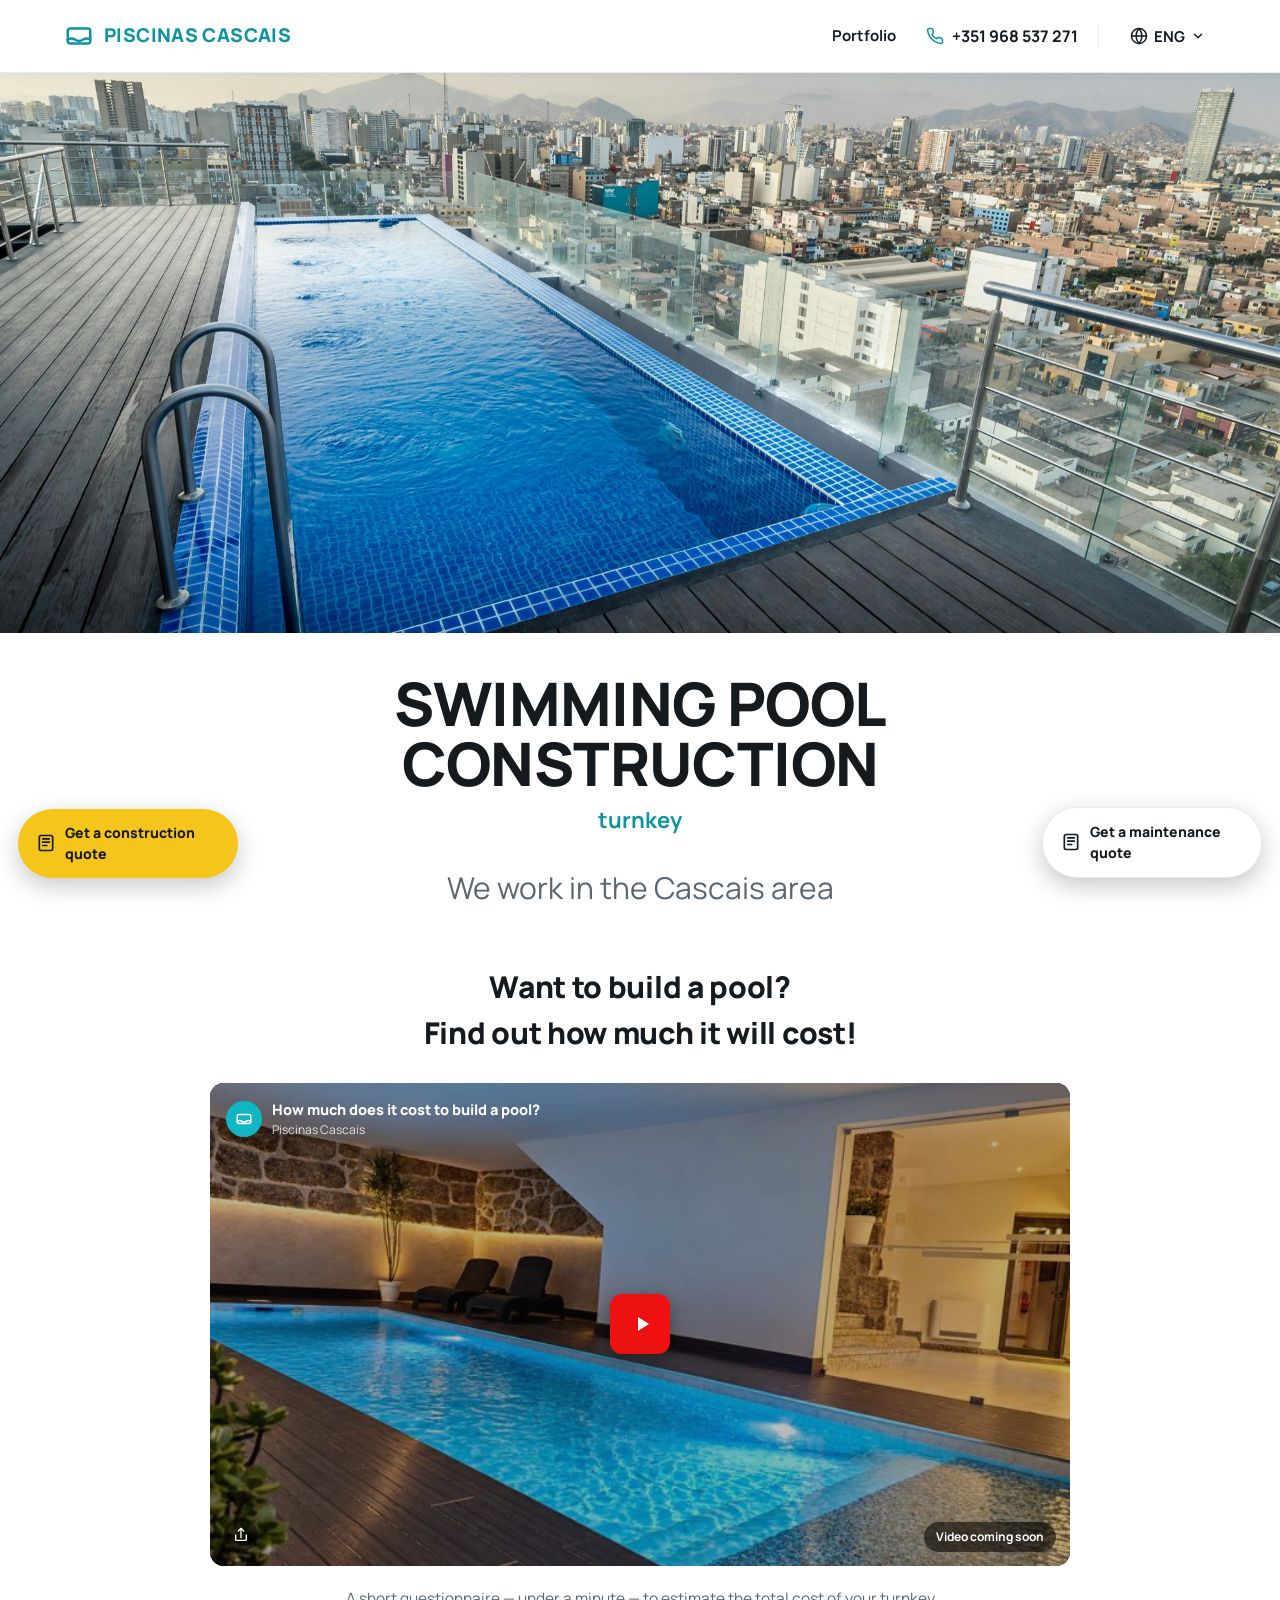
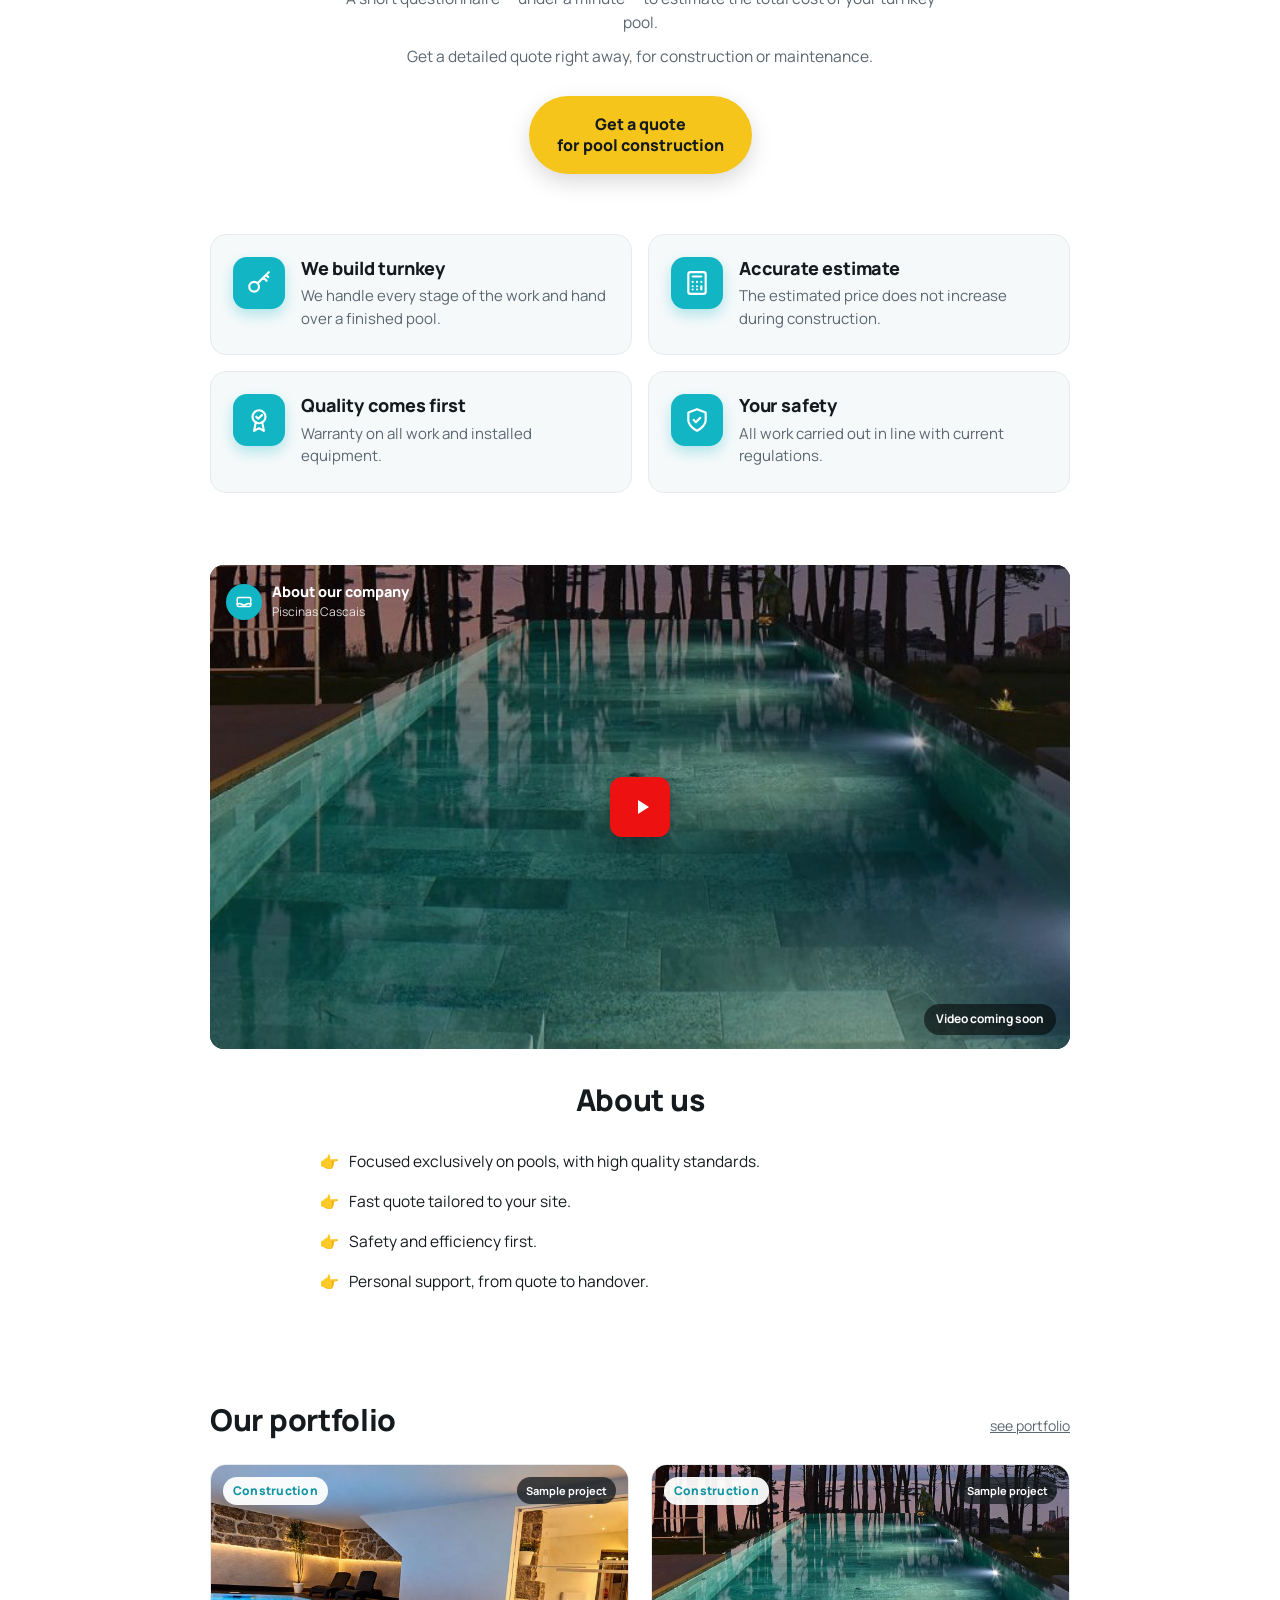
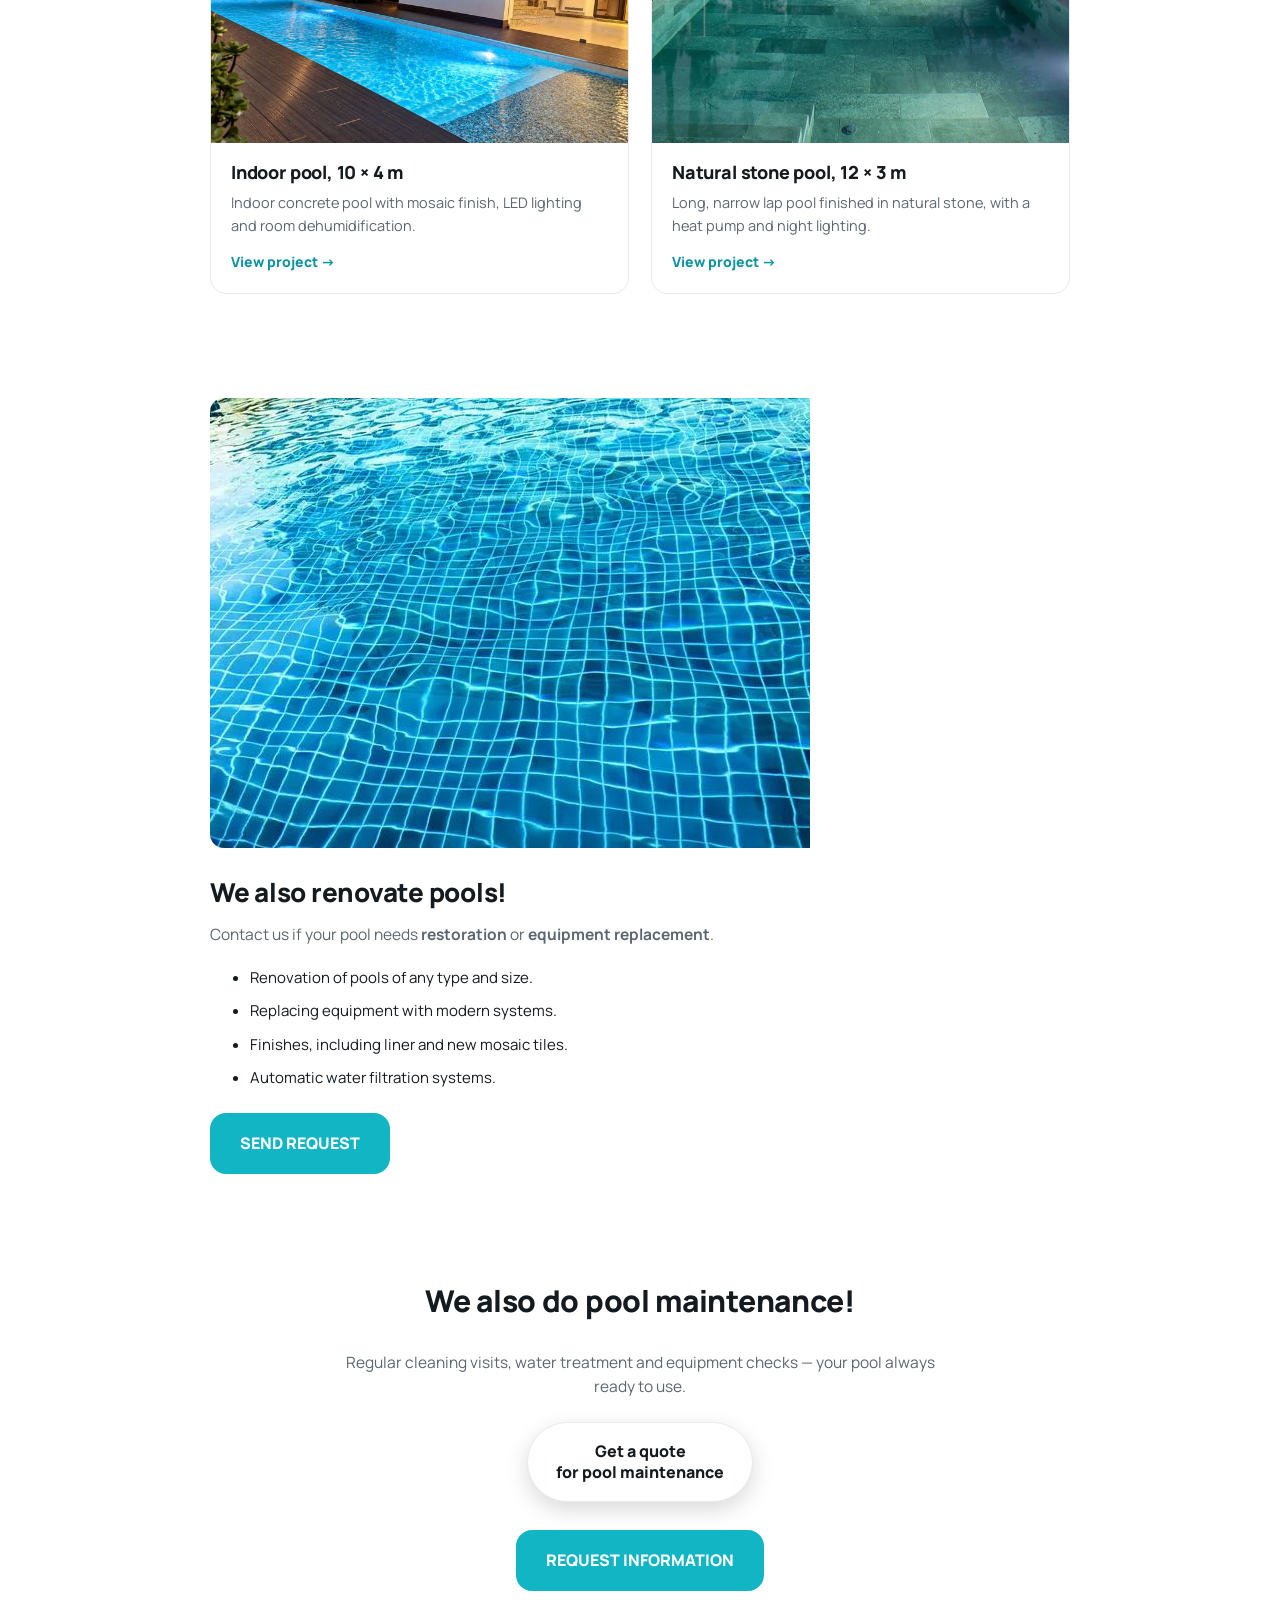
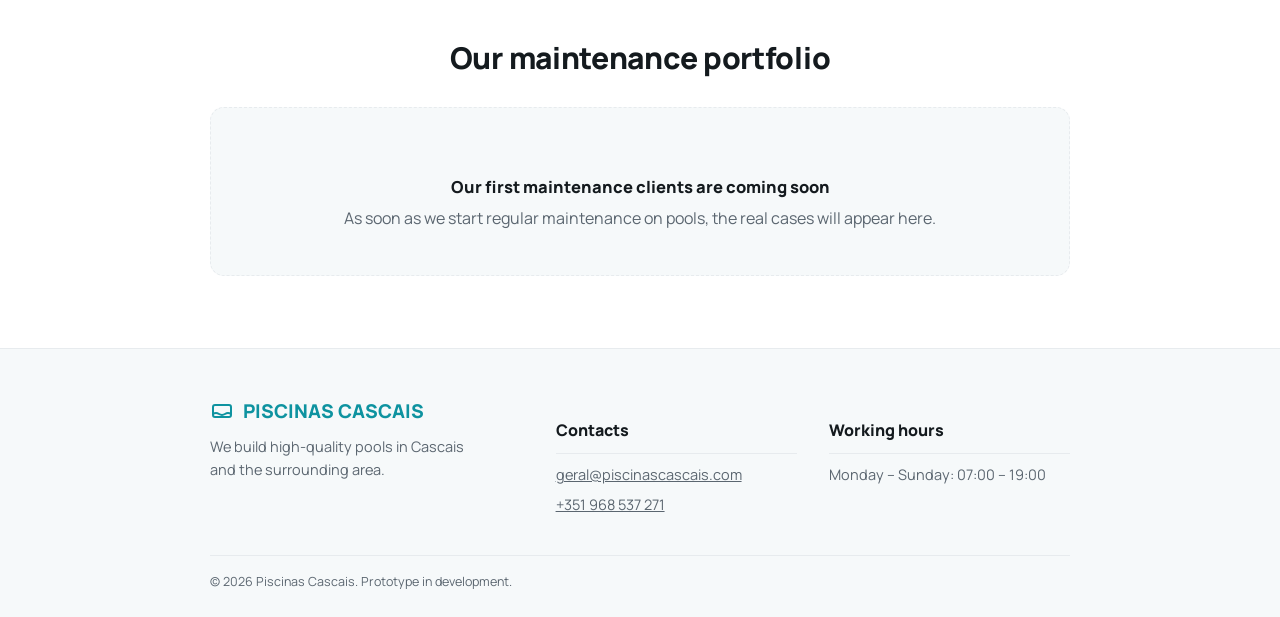
==== index.html @ 8e46a1cb "Brilho animado nos botões amarelos e remove botão "Veja todos os nossos trabalhos" Co-Authored-By: C" ====
<!DOCTYPE html>
<html lang="pt-PT">
<head>
<meta charset="UTF-8">
<meta name="viewport" content="width=device-width, initial-scale=1">
<title>Piscinas Cascais — Construção e Renovação de Piscinas</title>
<link rel="stylesheet" href="styles.css">
</head>
<body>

<header class="topbar">
  <div class="topbar-inner">
    <a class="brand" href="index.html">
      <svg viewBox="0 0 24 24" fill="none" stroke-width="2" stroke-linecap="round" stroke-linejoin="round"><rect x="3" y="6" width="18" height="12" rx="2"/><path d="M3 15c2-1.3 4-1.3 6 0s4 1.3 6 0 4-1.3 6 0"/></svg>
      PISCINAS CASCAIS
    </a>
    <div class="topbar-right">
      <a class="topbar-link" href="portfolio.html" data-i18n="nav.portfolio">Portfólio</a>
      <a class="topbar-phone" href="tel:+351968537271" aria-label="+351 968 537 271">
        <svg viewBox="0 0 24 24" fill="none" stroke-width="2" stroke-linecap="round" stroke-linejoin="round"><path d="M22 16.9v3a2 2 0 01-2.2 2 19.8 19.8 0 01-8.6-3.1 19.5 19.5 0 01-6-6A19.8 19.8 0 012.1 4.2 2 2 0 014.1 2h3a2 2 0 012 1.7c.1.9.4 1.8.7 2.7a2 2 0 01-.5 2.1L8 9.8a16 16 0 006 6l1.3-1.3a2 2 0 012.1-.4c.9.3 1.8.6 2.7.7a2 2 0 011.7 2z"/></svg>
        <span class="num">+351 968 537 271</span>
      </a>
      <span class="topbar-sep"></span>
      <div class="lang">
        <button class="lang-btn" type="button" aria-haspopup="menu" aria-expanded="false" aria-label="Idioma / Language / Язык">
          <svg viewBox="0 0 24 24" fill="none" stroke-width="2" stroke-linecap="round" stroke-linejoin="round"><circle cx="12" cy="12" r="10"/><path d="M2 12h20M12 2a15.3 15.3 0 014 10 15.3 15.3 0 01-4 10 15.3 15.3 0 01-4-10 15.3 15.3 0 014-10z"/></svg>
          <span data-lang-current>PT</span>
          <svg class="chev" viewBox="0 0 24 24" fill="none" stroke-width="2.5" stroke-linecap="round" stroke-linejoin="round"><path d="M6 9l6 6 6-6"/></svg>
        </button>
        <ul class="lang-menu" role="menu" hidden>
          <li><button type="button" role="menuitemradio" aria-checked="true" data-lang-option="pt"><span class="code">PT</span>Português<span class="check">✓</span></button></li>
          <li><button type="button" role="menuitemradio" aria-checked="false" data-lang-option="en"><span class="code">ENG</span>English<span class="check">✓</span></button></li>
          <li><button type="button" role="menuitemradio" aria-checked="false" data-lang-option="ru"><span class="code">RUS</span>Русский<span class="check">✓</span></button></li>
        </ul>
      </div>
    </div>
  </div>
</header>

<a class="float-cta float-left" href="orcamento-construcao.html">
  <span class="ico"><svg viewBox="0 0 24 24" fill="none" stroke="currentColor" stroke-width="2" stroke-linecap="round" stroke-linejoin="round"><rect x="4" y="3" width="16" height="18" rx="2"/><path d="M8 7h8M8 11h8M8 15h5"/></svg></span>
  <span data-i18n="cta.float.build">Obtenha um orçamento de construção</span>
</a>
<a class="float-cta float-right" href="orcamento-manutencao.html">
  <span class="ico"><svg viewBox="0 0 24 24" fill="none" stroke="currentColor" stroke-width="2" stroke-linecap="round" stroke-linejoin="round"><rect x="4" y="3" width="16" height="18" rx="2"/><path d="M8 7h8M8 11h8M8 15h5"/></svg></span>
  <span data-i18n="cta.float.maint">Obtenha um orçamento de manutenção</span>
</a>

<div class="hero">
  <img src="images/hero.jpg" alt="Piscina infinita com vista para o mar">
</div>

<div class="hero-text">
  <h1 class="hero-title" data-i18n="hero.title">Construção<br>de piscinas</h1>
  <p class="hero-sub" data-i18n="hero.sub">chave na mão</p>
</div>

<div class="wrap">
  <div class="loc-heading" data-i18n="loc">Trabalhamos na zona de Cascais</div>

  <section>
    <h2 class="section-title" data-i18n="s1.title">Quer construir uma piscina?<br>Saiba quanto vai custar!</h2>

    <div class="video-card">
      <img src="images/publica.jpg" alt="">
      <div class="vc-channel">
        <div class="avatar"><svg viewBox="0 0 24 24" fill="none" stroke-width="2" stroke-linecap="round" stroke-linejoin="round"><rect x="3" y="6" width="18" height="12" rx="2"/><path d="M3 15c2-1.3 4-1.3 6 0s4 1.3 6 0 4-1.3 6 0"/></svg></div>
        <div class="names"><b data-i18n="video1.title">Quanto custa construir uma piscina?</b><span>Piscinas Cascais</span></div>
      </div>
      <div class="vc-play"><svg viewBox="0 0 24 24"><path d="M8 5v14l11-7z"/></svg></div>
      <div class="vc-share"><svg viewBox="0 0 24 24" fill="none" stroke-width="2" stroke-linecap="round" stroke-linejoin="round"><path d="M4 12v7a1 1 0 001 1h14a1 1 0 001-1v-7M16 6l-4-4-4 4M12 2v14"/></svg></div>
      <div class="vc-badge" data-i18n="video.soon">Vídeo em breve</div>
    </div>

    <p class="body-text" data-i18n="s1.p1">Um pequeno questionário — menos de um minuto — para estimar o valor total da sua piscina "chave-na-mão".</p>
    <p class="body-text" style="margin-top:10px" data-i18n="s1.p2">Receba já um orçamento detalhado, para construção ou manutenção.</p>

    <div class="inline-cta-row">
      <a class="inline-cta" href="orcamento-construcao.html" data-i18n="cta.build">Obtenha um orçamento<br>para construção de piscina</a>
    </div>
  </section>

  <div class="values">
    <div class="value-card">
      <div class="value-icon"><svg viewBox="0 0 24 24" fill="none" stroke-width="2" stroke-linecap="round" stroke-linejoin="round"><circle cx="7.5" cy="15.5" r="4.5"/><path d="M10.7 12.3L21 2M16 7l3 3M18.5 4.5l2 2"/></svg></div>
      <div>
        <h3 data-i18n="val1.h">Construímos chave na mão</h3>
        <p data-i18n="val1.p">Assumimos todas as etapas do trabalho, entregamos a piscina pronta.</p>
      </div>
    </div>
    <div class="value-card">
      <div class="value-icon"><svg viewBox="0 0 24 24" fill="none" stroke-width="2" stroke-linecap="round" stroke-linejoin="round"><rect x="4" y="2" width="16" height="20" rx="2"/><path d="M8 6h8M8 11h.01M12 11h.01M16 11h.01M8 15h.01M12 15h.01M16 15v3M8 18h.01M12 18h.01"/></svg></div>
      <div>
        <h3 data-i18n="val2.h">Estimativa precisa</h3>
        <p data-i18n="val2.p">O valor estimado não aumenta durante a construção.</p>
      </div>
    </div>
    <div class="value-card">
      <div class="value-icon"><svg viewBox="0 0 24 24" fill="none" stroke-width="2" stroke-linecap="round" stroke-linejoin="round"><circle cx="12" cy="9" r="6"/><path d="M9 14.2L7.5 22 12 19.5 16.5 22 15 14.2"/><path d="M9.5 9l1.8 1.8L14.8 7.3"/></svg></div>
      <div>
        <h3 data-i18n="val3.h">Qualidade em primeiro lugar</h3>
        <p data-i18n="val3.p">Garantia de todos os trabalhos e equipamentos instalados.</p>
      </div>
    </div>
    <div class="value-card">
      <div class="value-icon"><svg viewBox="0 0 24 24" fill="none" stroke-width="2" stroke-linecap="round" stroke-linejoin="round"><path d="M12 22s8-4 8-10V5l-8-3-8 3v7c0 6 8 10 8 10z"/><path d="M9 12l2 2 4-4"/></svg></div>
      <div>
        <h3 data-i18n="val4.h">A sua segurança</h3>
        <p data-i18n="val4.p">Todo o trabalho realizado de acordo com as normas em vigor.</p>
      </div>
    </div>
  </div>

  <section>
    <div class="video-card" style="margin-bottom:28px">
      <img src="images/ceramica.jpg" alt="">
      <div class="vc-channel">
        <div class="avatar"><svg viewBox="0 0 24 24" fill="none" stroke-width="2" stroke-linecap="round" stroke-linejoin="round"><rect x="3" y="6" width="18" height="12" rx="2"/><path d="M3 15c2-1.3 4-1.3 6 0s4 1.3 6 0 4-1.3 6 0"/></svg></div>
        <div class="names"><b data-i18n="video2.title">Sobre a nossa empresa</b><span>Piscinas Cascais</span></div>
      </div>
      <div class="vc-play"><svg viewBox="0 0 24 24"><path d="M8 5v14l11-7z"/></svg></div>
      <div class="vc-badge" data-i18n="video.soon">Vídeo em breve</div>
    </div>

    <h2 class="section-title" data-i18n="about.title">Sobre a empresa</h2>
    <div class="about-list">
      <div class="about-item"><span class="hand">👉</span><span data-i18n="about.1">Focados exclusivamente em piscinas, com alto padrão de qualidade.</span></div>
      <div class="about-item"><span class="hand">👉</span><span data-i18n="about.2">Orçamento rápido e adequado ao seu terreno.</span></div>
      <div class="about-item"><span class="hand">👉</span><span data-i18n="about.3">Segurança e eficiência em primeiro lugar.</span></div>
      <div class="about-item"><span class="hand">👉</span><span data-i18n="about.4">Acompanhamento pessoal, do orçamento à entrega.</span></div>
    </div>
  </section>

  <section>
    <div class="portfolio-head">
      <h2 class="section-title" data-i18n="port.title">O nosso portfólio</h2>
      <a href="portfolio.html" data-i18n="port.link">ver portfólio</a>
    </div>
    <div class="pgrid" id="home-projects"></div>
  </section>

  <section>
    <div class="reno-photo"><img src="images/renovacao.jpg" alt="Renovação de piscina"></div>
    <h2 class="reno-title" data-i18n="reno.title">Também renovamos piscinas!</h2>
    <p class="reno-text" data-i18n="reno.text">Contacte-nos se a sua piscina precisar de <b>restauro</b> ou <b>substituição de equipamento</b>.</p>
    <ul class="reno-list">
      <li data-i18n="reno.1">Renovação de piscinas de qualquer tipo e dimensão.</li>
      <li data-i18n="reno.2">Substituição de equipamentos por sistemas modernos.</li>
      <li data-i18n="reno.3">Revestimentos, incluindo tela e novos mosaicos.</li>
      <li data-i18n="reno.4">Sistemas automáticos de filtragem da água.</li>
    </ul>
    <div class="cta-row" style="justify-content:flex-start; margin-top:24px">
      <a class="btn btn-teal" href="orcamento-construcao.html" data-i18n="reno.btn">ENVIAR PEDIDO</a>
    </div>
  </section>

  <section>
    <h2 class="section-title" data-i18n="maint.title">Também fazemos manutenção de piscinas!</h2>
    <p class="body-text" data-i18n="maint.text">Visitas regulares de limpeza, tratamento da água e verificação de equipamentos — a sua piscina sempre pronta a usar.</p>
    <div class="inline-cta-row" style="margin-top:24px">
      <a class="inline-cta inline-cta-soon" href="orcamento-manutencao.html" data-i18n="maint.cta">Obtenha um orçamento<br>para manutenção de piscina</a>
    </div>
    <div class="cta-row">
      <a class="btn btn-teal" href="orcamento-manutencao.html" data-i18n="maint.btn">PEDIR INFORMAÇÕES</a>
    </div>

    <h2 class="section-title" style="margin-top:44px" data-i18n="maint.port.title">O nosso portfólio de manutenção</h2>
    <div class="portfolio-soon">
      <h4 data-i18n="maint.port.h">Os primeiros clientes de manutenção chegam em breve</h4>
      <p data-i18n="maint.port.p">Assim que começarmos a acompanhar piscinas em manutenção regular, os casos reais aparecem aqui.</p>
    </div>
  </section>
</div>

<footer id="contacto">
  <div class="wrap">
    <div class="footer-grid">
      <div>
        <div class="footer-logo">
          <svg viewBox="0 0 24 24" fill="none" stroke-width="2" stroke-linecap="round" stroke-linejoin="round"><rect x="3" y="6" width="18" height="12" rx="2"/><path d="M3 15c2-1.3 4-1.3 6 0s4 1.3 6 0 4-1.3 6 0"/></svg>
          PISCINAS CASCAIS
        </div>
        <p class="tagline" data-i18n="footer.tagline">Construímos piscinas de alta qualidade em Cascais e arredores.</p>
      </div>
      <div>
        <h4 data-i18n="footer.contacts">Contactos</h4>
        <p class="fline"><a href="mailto:geral@piscinascascais.com">geral@piscinascascais.com</a></p>
        <p class="fline"><a href="tel:+351968537271">+351 968 537 271</a></p>
      </div>
      <div>
        <h4 data-i18n="footer.hours.title">Jornada de trabalho</h4>
        <p class="fline" data-i18n="footer.hours">Segunda-feira – Domingo: 07:00 – 19:00</p>
      </div>
    </div>
    <div class="footer-bottom" data-i18n="footer.bottom">© 2026 Piscinas Cascais. Protótipo em desenvolvimento.</div>
  </div>
</footer>

<script src="i18n.js"></script>
<script src="projetos.js"></script>
<script>
  // Mostra os 2 primeiros projetos de construção na página principal.
  function renderHomeProjects(lang) {
    const box = document.getElementById('home-projects');
    box.innerHTML = PROJECTS.filter(p => p.category !== 'manutencao').slice(0, 2)
      .map(p => projectCardHtml(p, lang)).join('');
  }
  document.addEventListener('langchange', e => renderHomeProjects(e.detail.lang));
</script>
</body></html>
---- styles.css ----
/* Estilos partilhados por todas as páginas do site */
@import url('https://fonts.googleapis.com/css2?family=Manrope:wght@400;500;600;700;800&display=swap');

:root{
  --ink:#141A1E; --ink-soft:#5B6670;
  --teal:#12B5C4; --teal-dark:#0E93A0;
  --yellow:#F6C51B; --yellow-dark:#E5B70F;
  --line:#E7EBEE; --panel:#F6F9FA; --bg:#FFFFFF;
}
*{box-sizing:border-box}
body{margin:0; background:var(--bg); color:var(--ink); font-family:'Manrope',system-ui,sans-serif; line-height:1.55; font-size:16px}
h1,h2,h3{margin:0; color:var(--ink); font-weight:800; letter-spacing:-.01em}
p{margin:0}
img{max-width:100%; display:block}
.wrap{max-width:900px; margin-inline:auto; padding-inline:20px}
section{padding:52px 0}
@media (max-width:640px){ section{padding:38px 0} .wrap{padding-inline:18px} }


/* HERO — full-bleed image, headline overlaid */
.hero{width:100%; height:clamp(260px,52vw,560px); overflow:hidden}
.hero img{width:100%; height:100%; object-fit:cover; object-position:center 60%}

.hero-text{text-align:center; padding:40px 20px 0}
.hero-title{font-size:clamp(34px,6vw,60px); line-height:1; font-weight:800; text-transform:uppercase; letter-spacing:-.01em}
.hero-sub{margin-top:10px; font-size:clamp(18px,2.4vw,22px); font-weight:700; color:var(--teal-dark)}

.loc-heading{font-size:clamp(22px,3.4vw,30px); text-align:center; padding-top:28px; color:var(--ink-soft)}

.section-title{font-size:clamp(22px,3.4vw,30px); font-weight:800; text-align:center; margin-bottom:26px}

/* Video thumbnail mock */
.video-card{position:relative; border-radius:14px; overflow:hidden; aspect-ratio:16/9; background:#111}
.video-card img{position:absolute; inset:0; width:100%; height:100%; object-fit:cover; opacity:.72}
.video-card::before{content:""; position:absolute; inset:0; background:linear-gradient(180deg, rgba(0,0,0,.5) 0%, rgba(0,0,0,.05) 30%, rgba(0,0,0,.1) 70%, rgba(0,0,0,.55) 100%)}
.vc-channel{position:absolute; top:16px; left:16px; z-index:2; display:flex; align-items:center; gap:10px}
.vc-channel .avatar{width:36px; height:36px; border-radius:50%; background:var(--teal); display:flex; align-items:center; justify-content:center}
.vc-channel .avatar svg{width:18px; height:18px; stroke:#fff}
.vc-channel .names{color:#fff}
.vc-channel .names b{display:block; font-size:14.5px; font-weight:800}
.vc-channel .names span{display:block; font-size:12px; opacity:.85}
.vc-play{position:absolute; top:50%; left:50%; transform:translate(-50%,-50%); z-index:2; width:60px; height:60px; border-radius:12px; background:#E11; display:flex; align-items:center; justify-content:center; box-shadow:0 6px 18px rgba(0,0,0,.35)}
.vc-play svg{width:24px; height:24px; fill:#fff; margin-left:3px}
.vc-share{position:absolute; bottom:14px; left:14px; z-index:2; width:34px; height:34px; border-radius:50%; background:rgba(0,0,0,.5); display:flex; align-items:center; justify-content:center}
.vc-share svg{width:16px; height:16px; stroke:#fff}
.vc-badge{position:absolute; bottom:14px; right:14px; z-index:2; background:rgba(0,0,0,.55); color:#fff; font-size:12px; font-weight:700; padding:6px 12px; border-radius:999px}

.body-text{font-size:15.5px; color:var(--ink-soft); margin-top:20px; max-width:620px; margin-inline:auto; text-align:center}

/* CTA buttons like the reference: rounded rectangle, shine */
.cta-row{display:flex; gap:14px; justify-content:center; margin-top:28px; flex-wrap:wrap}
.btn{position:relative; overflow:hidden; display:inline-flex; align-items:center; justify-content:center; border-radius:16px; padding:18px 30px; font-weight:800; font-size:16px; text-decoration:none; border:none; cursor:pointer; font-family:'Manrope',sans-serif; text-align:center}
.btn-yellow{background:var(--yellow); color:var(--ink)}
.btn-yellow::after{content:""; position:absolute; top:0; bottom:0; width:40px; background:rgba(255,255,255,.35); transform:skewX(-20deg); right:-60px}
.btn-teal{background:var(--teal); color:#fff}
.btn-soon{opacity:.55; cursor:default}
.soon-tag{display:block; font-size:10px; font-weight:800; margin-top:2px; letter-spacing:.05em}

/* Pontos-chave do serviço — cartões com ícone */
.values{display:grid; grid-template-columns:repeat(2,1fr); gap:16px; padding:8px 0 20px}
@media (max-width:640px){ .values{grid-template-columns:1fr; gap:12px} }
.value-card{display:flex; gap:16px; align-items:flex-start; background:var(--panel); border:1px solid var(--line); border-radius:16px; padding:22px 22px 24px; transition:transform .2s, box-shadow .2s, border-color .2s}
.value-card:hover{transform:translateY(-3px); box-shadow:0 12px 28px rgba(14,147,160,.12); border-color:rgba(18,181,196,.35)}
.value-icon{flex:none; width:52px; height:52px; border-radius:14px; background:var(--teal); display:flex; align-items:center; justify-content:center; box-shadow:0 6px 14px rgba(18,181,196,.3)}
.value-icon svg{width:26px; height:26px; stroke:#fff}
.value-card h3{font-size:18px; font-weight:800; line-height:1.25}
.value-card p{margin-top:6px; font-size:15px; color:var(--ink-soft); line-height:1.5}

.about-photo{border-radius:14px; overflow:hidden; margin-bottom:28px}
.about-list{max-width:640px; margin-inline:auto; display:flex; flex-direction:column; gap:16px}
.about-item{display:flex; gap:10px; font-size:15.5px}
.about-item .hand{flex:none}

.portfolio-head{display:flex; align-items:baseline; justify-content:space-between; margin-bottom:20px}
.portfolio-head .section-title{margin-bottom:0; text-align:left}
.portfolio-head a{color:var(--ink-soft); font-size:14px; text-decoration:underline}
.portfolio-soon{border:1.5px dashed var(--line); border-radius:14px; padding:44px 20px; text-align:center; color:var(--ink-soft); background:var(--panel)}
.portfolio-soon h4{font-size:16.5px; color:var(--ink); margin-bottom:6px; font-weight:800}
.btn-grey{display:block; width:fit-content; margin:22px auto 0; background:var(--panel); border:1px solid var(--line); color:var(--ink-soft); border-radius:10px; padding:13px 22px; font-weight:700; font-size:14.5px; text-decoration:none}

/* Renovação — image full width above heading, like reference */
.reno-photo{border-radius:14px; overflow:hidden; margin-bottom:24px}
.reno-title{font-size:26px; font-weight:800}
.reno-text{margin-top:10px; font-size:15.5px; color:var(--ink-soft)}
.reno-list{margin-top:20px; display:flex; flex-direction:column; gap:10px}
.reno-list li{font-size:15px; color:var(--ink)}

footer{background:var(--panel); border-top:1px solid var(--line); padding:48px 0 26px; margin-top:20px}
.footer-grid{display:grid; grid-template-columns:1.3fr 1fr 1fr; gap:32px}
@media (max-width:640px){ .footer-grid{grid-template-columns:1fr; gap:26px} }
.footer-logo{display:flex; align-items:center; gap:9px; font-weight:800; font-size:19px; color:var(--teal-dark); margin-bottom:10px}
.footer-logo svg{width:24px; height:24px; stroke:var(--teal-dark)}
footer .tagline{color:var(--ink-soft); font-size:14.5px; max-width:280px}
footer h4{font-size:16px; font-weight:800; margin-bottom:10px; padding-bottom:10px; border-bottom:1px solid var(--line)}
footer .fline{font-size:14.5px; color:var(--ink-soft); margin-bottom:8px}
footer a{color:var(--ink-soft); text-decoration:underline}
.footer-bottom{margin-top:30px; padding-top:16px; border-top:1px solid var(--line); font-size:12.5px; color:var(--ink-soft)}

/* Floating side CTAs — fixed to the viewport, always visible while scrolling */
.float-cta{
  position:fixed; bottom:22px; z-index:80; display:flex; align-items:center; gap:9px;
  background:var(--yellow); color:var(--ink); text-decoration:none; font-weight:800; font-size:14px;
  padding:13px 18px; border-radius:999px; box-shadow:0 8px 24px rgba(0,0,0,.22); max-width:220px;
  animation:cta-pulse 1.8s ease-in-out infinite;
}
@keyframes cta-pulse{
  0%, 100%{ transform:scale(1); box-shadow:0 8px 24px rgba(0,0,0,.22), 0 0 0 0 rgba(246,197,27,.55); }
  50%{ transform:scale(1.06); box-shadow:0 8px 24px rgba(0,0,0,.22), 0 0 0 10px rgba(246,197,27,0); }
}
.float-right{ animation:cta-pulse-white 1.8s ease-in-out infinite; }
@keyframes cta-pulse-white{
  0%, 100%{ transform:scale(1); box-shadow:0 8px 24px rgba(0,0,0,.18), 0 0 0 0 rgba(18,181,196,.35); }
  50%{ transform:scale(1.06); box-shadow:0 8px 24px rgba(0,0,0,.18), 0 0 0 10px rgba(18,181,196,0); }
}
.float-cta .ico{width:20px; height:20px; flex:none; display:flex; align-items:center; justify-content:center}
.float-cta .ico svg{width:20px; height:20px}
.float-left{left:18px}
.float-right{right:18px; background:#fff; color:var(--ink); border:1.5px solid var(--line)}
.float-right .soon-dot{position:absolute; top:-8px; right:-6px; background:var(--ink); color:#fff; font-size:9px; font-weight:800; padding:3px 7px; border-radius:999px}
@media (max-width:760px){
  .float-cta{font-size:12.5px; padding:10px 13px; max-width:118px; bottom:14px; gap:6px; line-height:1.2}
  .float-cta .ico{width:17px; height:17px}
  .float-cta .ico svg{width:17px; height:17px}
  .float-left{left:10px} .float-right{right:10px}
  .float-right .soon-dot{font-size:8px; padding:2px 5px; top:-6px; right:-4px}
}

/* Inline pulsing CTAs — same pill language as the floating ones, but in normal page flow */
.inline-cta-row{display:flex; gap:16px; justify-content:center; margin-top:28px; flex-wrap:wrap}
.inline-cta{
  display:inline-flex; align-items:center; justify-content:center; text-align:center;
  background:var(--yellow); color:var(--ink); text-decoration:none; font-weight:800; font-size:16px;
  padding:18px 28px; border-radius:999px; box-shadow:0 8px 22px rgba(0,0,0,.15);
  animation:cta-pulse 1.8s ease-in-out infinite; line-height:1.3;
}
.inline-cta-soon{background:#fff; border:1.5px solid var(--line); color:var(--ink); animation:cta-pulse-white 1.8s ease-in-out infinite; position:relative}
@media (max-width:640px){ .inline-cta{font-size:14.5px; padding:15px 20px} }

/* Barra de topo */
.topbar{position:sticky; top:0; z-index:90; background:#fff; border-bottom:1px solid var(--line); box-shadow:0 2px 10px rgba(0,0,0,.04)}
.topbar-inner{max-width:1200px; margin-inline:auto; height:72px; padding-inline:24px; display:flex; align-items:center; justify-content:space-between; gap:16px}
.brand{display:flex; align-items:center; gap:10px; text-decoration:none; color:var(--teal-dark); font-weight:800; font-size:19px; letter-spacing:.02em; white-space:nowrap}
.brand svg{width:30px; height:30px; stroke:var(--teal-dark); flex:none}
.topbar-right{display:flex; align-items:center; gap:20px}
.topbar-phone{display:flex; align-items:center; gap:8px; color:var(--ink); font-weight:700; font-size:16px; text-decoration:none; white-space:nowrap}
.topbar-phone svg{width:18px; height:18px; stroke:var(--teal-dark); flex:none}
.topbar-sep{width:1px; height:24px; background:var(--line)}
.lang{position:relative}
.lang-btn{display:flex; align-items:center; gap:6px; background:none; border:1px solid transparent; border-radius:8px; padding:8px 10px; font:700 15px 'Manrope',sans-serif; color:var(--ink); cursor:pointer}
.lang-btn:hover, .lang-btn[aria-expanded="true"]{border-color:var(--line); background:var(--panel)}
.lang-btn svg{width:18px; height:18px; stroke:currentColor; flex:none}
.lang-btn .chev{width:14px; height:14px; transition:transform .15s}
.lang-btn[aria-expanded="true"] .chev{transform:rotate(180deg)}
.lang-menu{position:absolute; right:0; top:calc(100% + 8px); min-width:190px; background:#fff; border:1px solid var(--line); border-radius:12px; box-shadow:0 12px 32px rgba(0,0,0,.12); padding:6px; list-style:none; margin:0}
.lang-menu li{margin:0}
.lang-menu button{width:100%; display:flex; align-items:center; gap:10px; background:none; border:0; border-radius:8px; padding:10px 12px; font:600 15px 'Manrope',sans-serif; color:var(--ink); cursor:pointer; text-align:left}
.lang-menu button:hover{background:var(--panel)}
.lang-menu .code{display:inline-block; min-width:38px; font-weight:800; color:var(--teal-dark)}
.lang-menu .check{margin-left:auto; visibility:hidden; color:var(--teal-dark); font-weight:800}
.lang-menu button[aria-checked="true"]{background:var(--panel)}
.lang-menu button[aria-checked="true"] .check{visibility:visible}
@media (max-width:640px){
  .topbar-inner{height:60px; padding-inline:14px; gap:10px}
  .brand{font-size:15px; gap:7px}
  .brand svg{width:24px; height:24px}
  .topbar-right{gap:6px}
  .topbar-phone .num, .topbar-sep{display:none}
  .topbar-phone{padding:8px}
  .topbar-phone svg{width:22px; height:22px}
}

/* Ligação "Portfólio" na barra de topo */
.topbar-link{color:var(--ink); font-weight:700; font-size:15px; text-decoration:none; padding:8px 10px; border-radius:8px; white-space:nowrap}
.topbar-link:hover, .topbar-link[aria-current="page"]{color:var(--teal-dark); background:var(--panel)}
@media (max-width:640px){ .topbar-link{font-size:13.5px; padding:8px 6px} }
@media (max-width:380px){ .topbar-link{display:none} }

/* Cartões de projeto */
.pgrid{display:grid; grid-template-columns:repeat(2,1fr); gap:22px}
@media (max-width:640px){ .pgrid{grid-template-columns:1fr; gap:18px} }
.pgrid-3{grid-template-columns:repeat(3,1fr)}
@media (max-width:860px){ .pgrid-3{grid-template-columns:repeat(2,1fr)} }
@media (max-width:640px){ .pgrid-3{grid-template-columns:1fr} }
.pcard{display:flex; flex-direction:column; background:#fff; border:1px solid var(--line); border-radius:16px; overflow:hidden; text-decoration:none; color:var(--ink); transition:transform .2s, box-shadow .2s, border-color .2s}
.pcard:hover{transform:translateY(-4px); box-shadow:0 16px 36px rgba(20,26,30,.12); border-color:rgba(18,181,196,.35)}
.pcard-img{position:relative; aspect-ratio:3/2; overflow:hidden; background:var(--panel)}
.pcard-img img{width:100%; height:100%; object-fit:cover; transition:transform .5s}
.pcard:hover .pcard-img img{transform:scale(1.05)}
.pcard-cat{position:absolute; left:12px; top:12px; background:rgba(255,255,255,.94); color:var(--teal-dark); font-size:12px; font-weight:800; padding:5px 10px; border-radius:999px; letter-spacing:.02em}
.pcard-example{position:absolute; right:12px; top:12px; background:rgba(20,26,30,.75); color:#fff; font-size:11px; font-weight:700; padding:5px 9px; border-radius:999px}
.pcard-body{padding:18px 20px 20px; display:flex; flex-direction:column; flex:1}
.pcard-body h3{font-size:18px; font-weight:800; line-height:1.3}
.pcard-body p{margin-top:8px; font-size:14.5px; color:var(--ink-soft); display:-webkit-box; -webkit-line-clamp:2; -webkit-box-orient:vertical; overflow:hidden}
.pcard-more{margin-top:auto; padding-top:14px; font-size:14px; font-weight:800; color:var(--teal-dark)}

/* Página do portfólio */
.page-head{text-align:center; padding:48px 0 8px}
.page-head h1{font-size:clamp(30px,5vw,44px); font-weight:800}
.page-head p{margin:12px auto 0; max-width:620px; color:var(--ink-soft); font-size:16px}
.filters{display:flex; flex-wrap:wrap; gap:8px; justify-content:center; margin:28px 0 12px}
.filter-btn{font:700 14.5px 'Manrope',sans-serif; color:var(--ink); background:#fff; border:1.5px solid var(--line); border-radius:999px; padding:9px 18px; cursor:pointer; transition:all .15s}
.filter-btn:hover{border-color:var(--teal)}
.filter-btn[aria-pressed="true"]{background:var(--teal); border-color:var(--teal); color:#fff}
.example-note{margin:0 auto 26px; max-width:620px; text-align:center; font-size:13.5px; color:var(--ink-soft); background:var(--panel); border:1px dashed var(--line); border-radius:10px; padding:10px 14px}
.empty-note{text-align:center; color:var(--ink-soft); padding:40px 0}

/* Página de projeto */
.pj-back{display:inline-block; margin-top:26px; color:var(--ink-soft); font-weight:700; font-size:14.5px; text-decoration:none}
.pj-back:hover{color:var(--teal-dark)}
.pj-head{margin-top:16px}
.pj-head .pcard-cat{position:static; display:inline-block; background:var(--panel); border:1px solid var(--line)}
.pj-head .pcard-example{position:static; display:inline-block; margin-left:6px}
.pj-head h1{margin-top:12px; font-size:clamp(28px,4.6vw,42px); font-weight:800; line-height:1.15}
.pj-cover{display:block; width:100%; margin-top:22px; border:0; padding:0; border-radius:16px; overflow:hidden; cursor:zoom-in; background:var(--panel); aspect-ratio:16/9}
.pj-cover img{width:100%; height:100%; object-fit:cover; transition:transform .5s}
.pj-cover:hover img{transform:scale(1.03)}
.pj-main{display:grid; grid-template-columns:1.5fr 1fr; gap:32px; margin-top:32px; align-items:start}
@media (max-width:760px){ .pj-main{grid-template-columns:1fr; gap:24px} }
.pj-desc{font-size:16.5px; line-height:1.7; color:var(--ink)}
.pj-specs{background:var(--panel); border:1px solid var(--line); border-radius:16px; padding:22px}
.pj-specs h2{font-size:18px; font-weight:800; margin-bottom:12px}
.pj-specs dl{margin:0}
.pj-specs .row{display:flex; justify-content:space-between; gap:12px; padding:10px 0; border-top:1px solid var(--line); font-size:14.5px}
.pj-specs dt{color:var(--ink-soft)}
.pj-specs dd{margin:0; font-weight:700; text-align:right}
.pj-gallery-head{margin-top:44px; display:flex; align-items:baseline; justify-content:space-between; gap:12px; flex-wrap:wrap}
.pj-gallery-head h2{font-size:24px; font-weight:800}
.pj-gallery-head p{font-size:14px; color:var(--ink-soft)}
.pj-gallery{display:grid; grid-template-columns:repeat(3,1fr); gap:12px; margin-top:16px}
@media (max-width:640px){ .pj-gallery{grid-template-columns:repeat(2,1fr); gap:8px} }
.pj-thumb{display:block; border:0; padding:0; border-radius:12px; overflow:hidden; aspect-ratio:4/3; cursor:zoom-in; background:var(--panel)}
.pj-thumb img{width:100%; height:100%; object-fit:cover; transition:transform .4s, opacity .2s}
.pj-thumb:hover img{transform:scale(1.06); opacity:.92}
.pj-cta{margin-top:48px; background:var(--ink); color:#fff; border-radius:18px; padding:32px 28px; display:flex; align-items:center; justify-content:space-between; gap:20px; flex-wrap:wrap}
.pj-cta h2{color:#fff; font-size:24px}
.pj-cta p{margin-top:6px; color:rgba(255,255,255,.75)}
.pj-related{margin-top:56px}
.pj-related h2{font-size:24px; font-weight:800; margin-bottom:18px}

/* Galeria ampliada (lightbox) */
.lb{position:fixed; inset:0; z-index:200; background:rgba(8,12,14,.94); display:flex; align-items:center; justify-content:center; opacity:0; transition:opacity .2s}
.lb.open{opacity:1}
.lb[hidden], .lb-btn[hidden]{display:none}
.lb-img{max-width:min(92vw,1400px); max-height:84vh; object-fit:contain; border-radius:6px; box-shadow:0 20px 60px rgba(0,0,0,.5); user-select:none; -webkit-user-drag:none}
.lb-btn{position:absolute; display:flex; align-items:center; justify-content:center; width:52px; height:52px; border-radius:50%; border:0; background:rgba(255,255,255,.12); color:#fff; cursor:pointer; transition:background .15s}
.lb-btn:hover{background:rgba(255,255,255,.25)}
.lb-btn svg{width:26px; height:26px; stroke:#fff}
.lb-close{top:18px; right:18px}
.lb-prev{left:18px; top:50%; transform:translateY(-50%)}
.lb-next{right:18px; top:50%; transform:translateY(-50%)}
.lb-count{position:absolute; bottom:22px; left:50%; transform:translateX(-50%); color:rgba(255,255,255,.85); font-weight:700; font-size:14px; letter-spacing:.05em}
@media (max-width:640px){
  .lb-btn{width:44px; height:44px}
  .lb-prev{left:8px} .lb-next{right:8px}
  .lb-img{max-width:100vw; border-radius:0}
}

/* Brilho nos botões amarelos: uma faixa de luz atravessa o botão de 3 em 3 segundos */
.inline-cta:not(.inline-cta-soon), .float-left{position:relative; overflow:hidden}
.float-left{position:fixed}
.inline-cta:not(.inline-cta-soon)::after, .float-left::after{
  content:""; position:absolute; top:-30px; bottom:-30px; left:-60%; width:45px;
  background:linear-gradient(90deg, rgba(255,255,255,.1), rgba(255,255,255,.65));
  transform:skewX(-22deg); pointer-events:none;
  animation:shine 3s ease infinite;
}
@keyframes shine{
  0%{left:-60%}
  60%{left:110%}
  100%{left:130%}
}
@media (prefers-reduced-motion: reduce){
  .inline-cta::after, .float-left::after{animation:none; display:none}
}
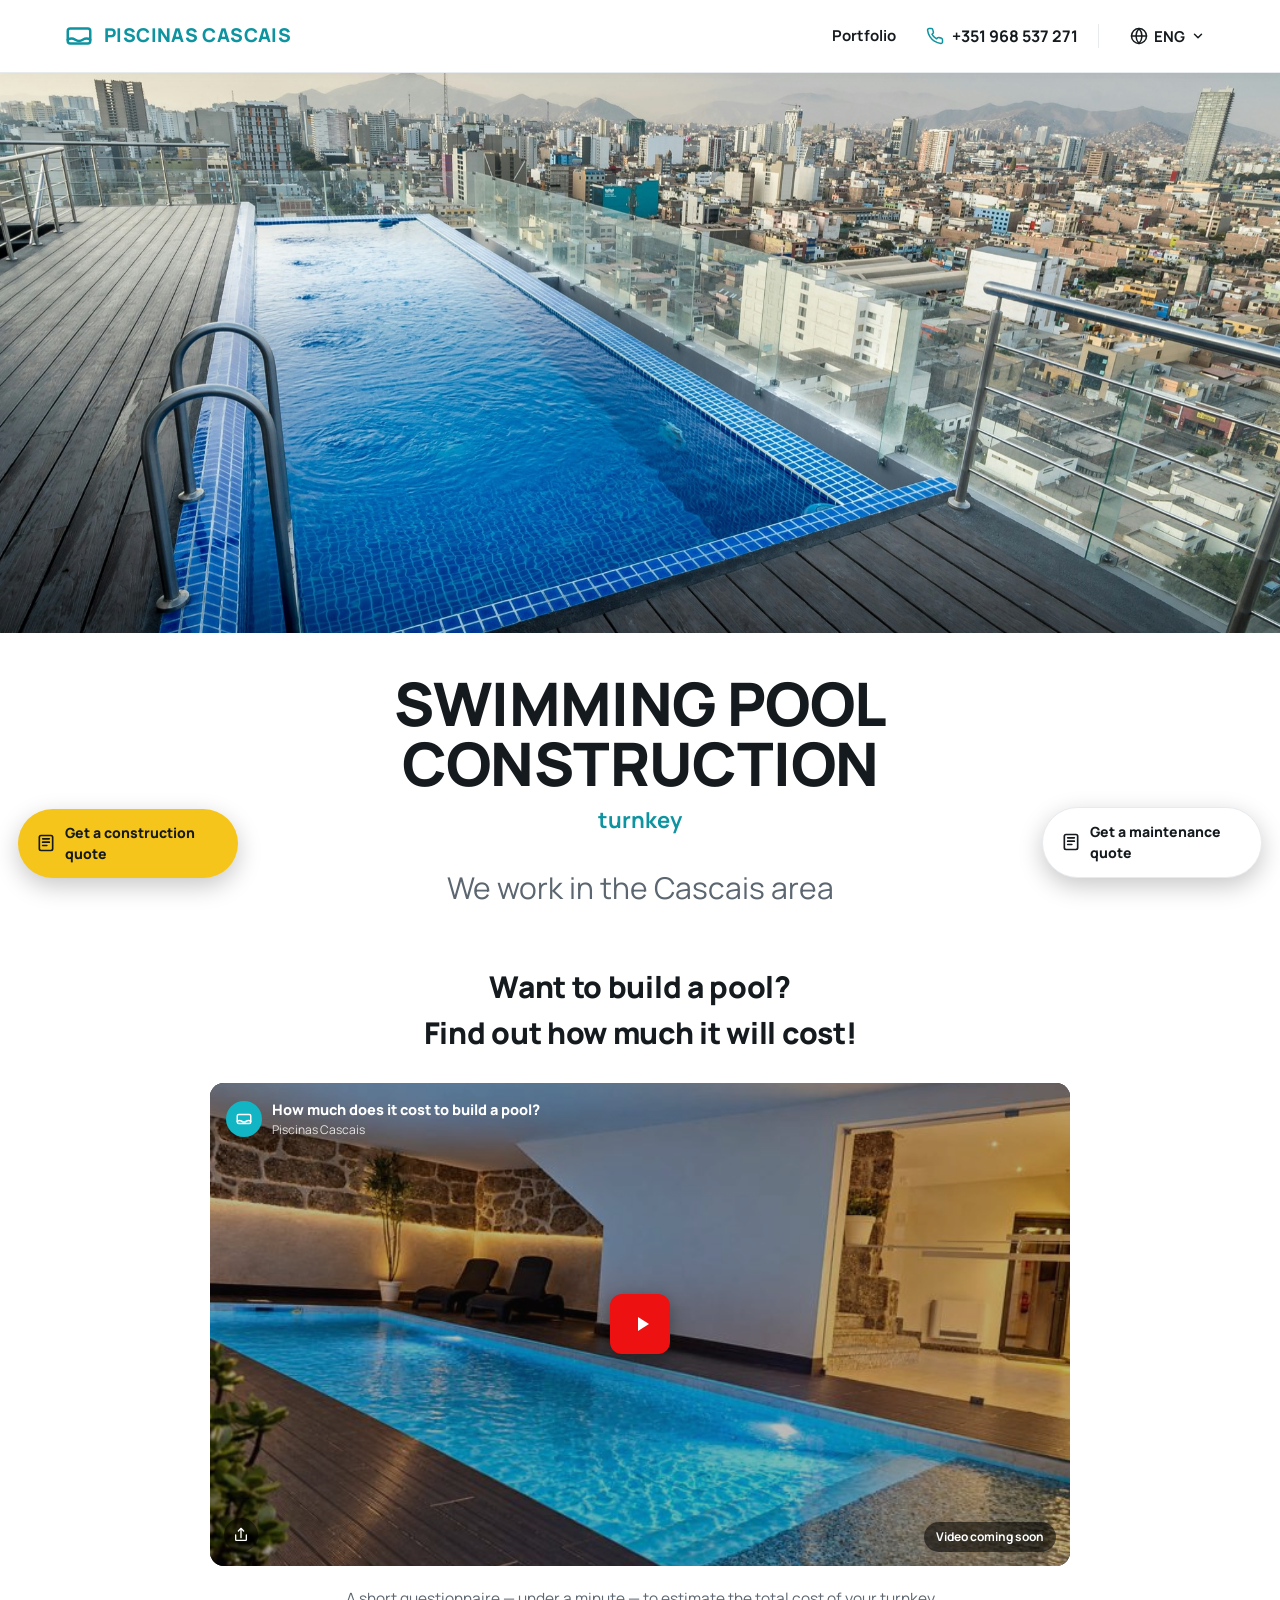
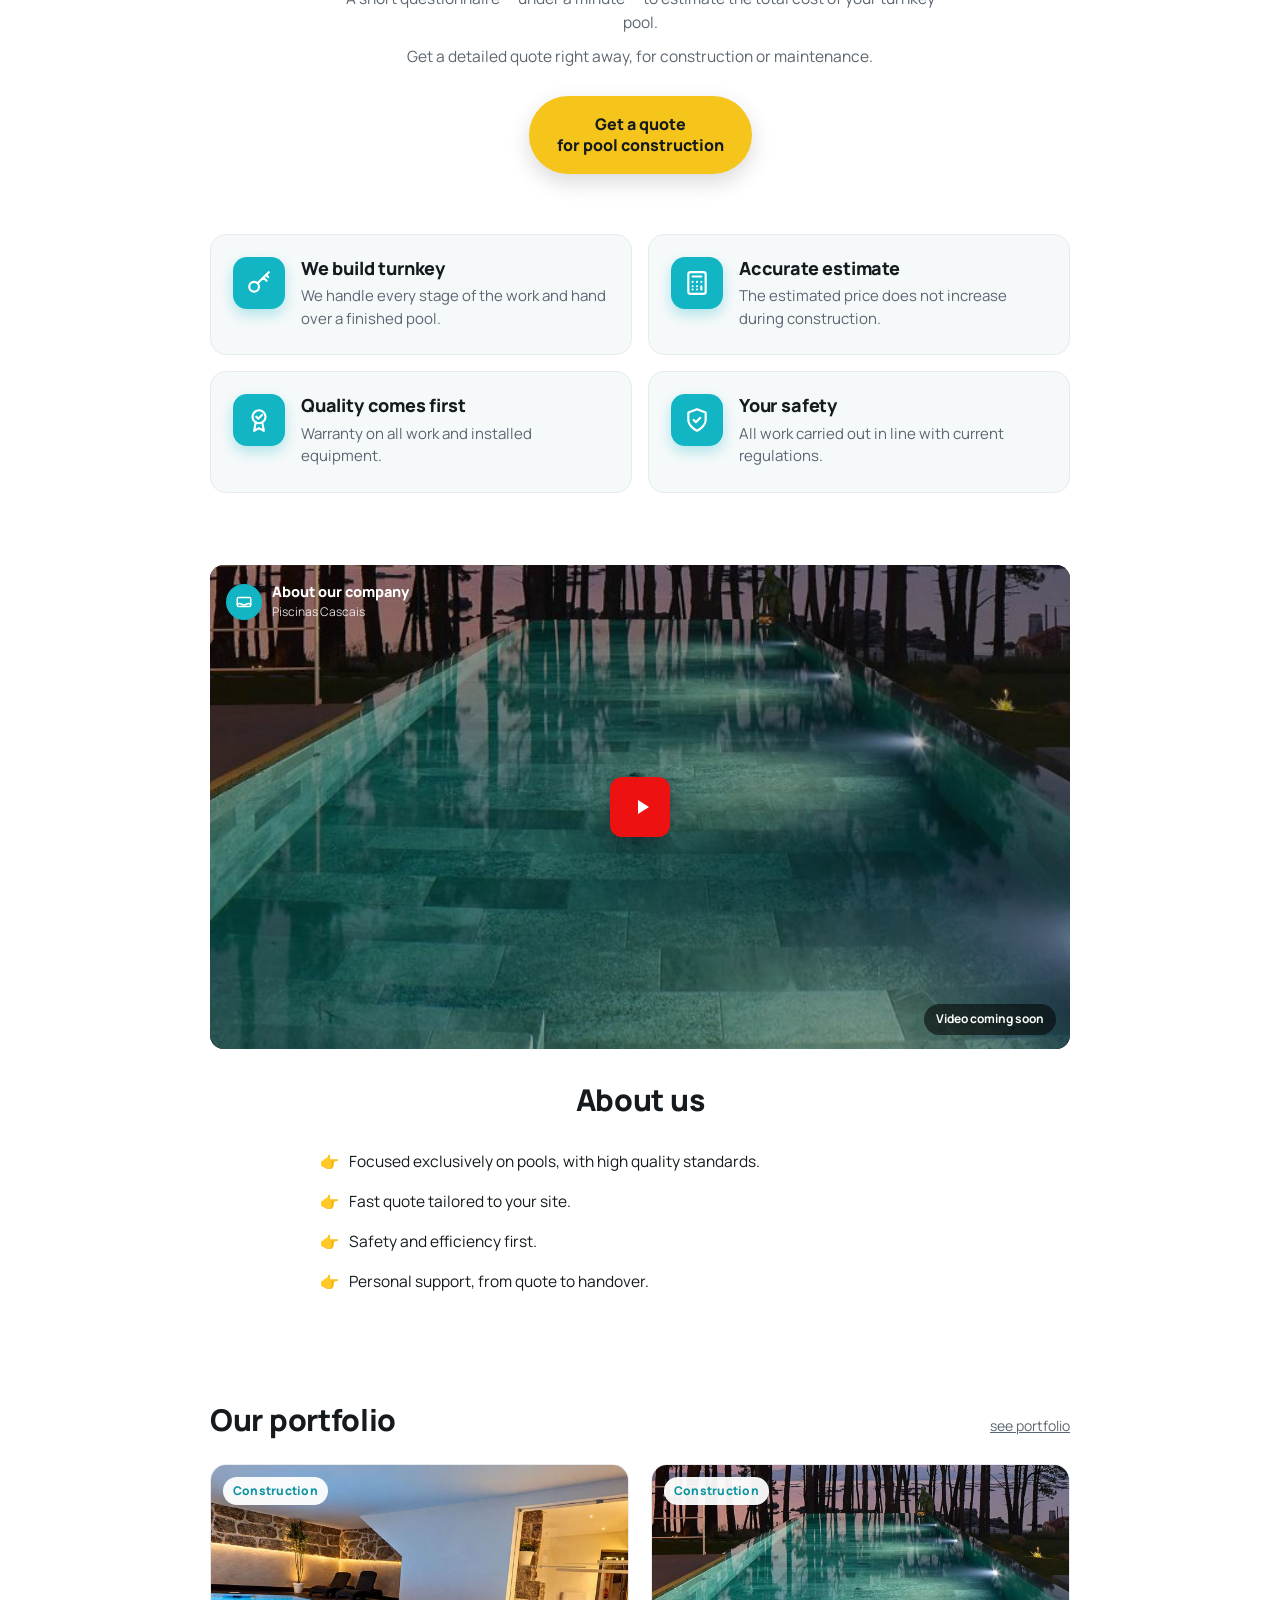
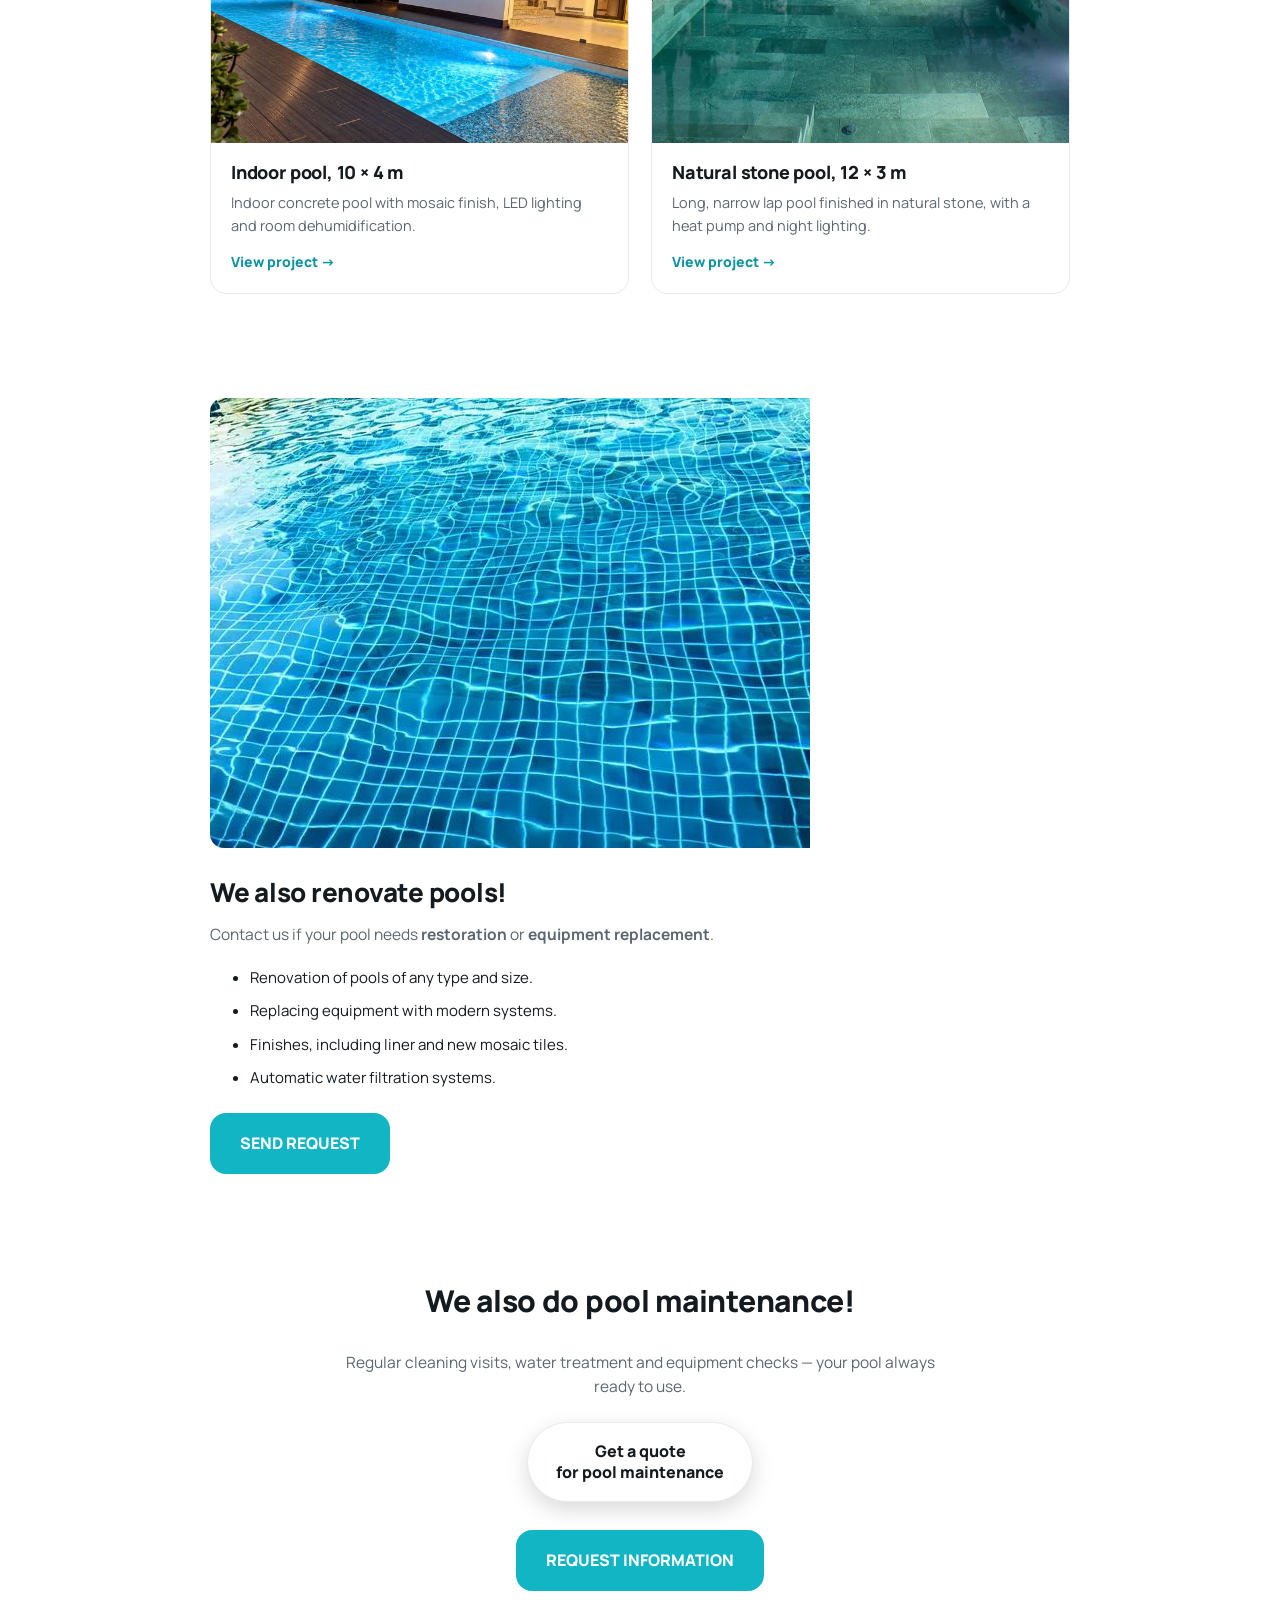
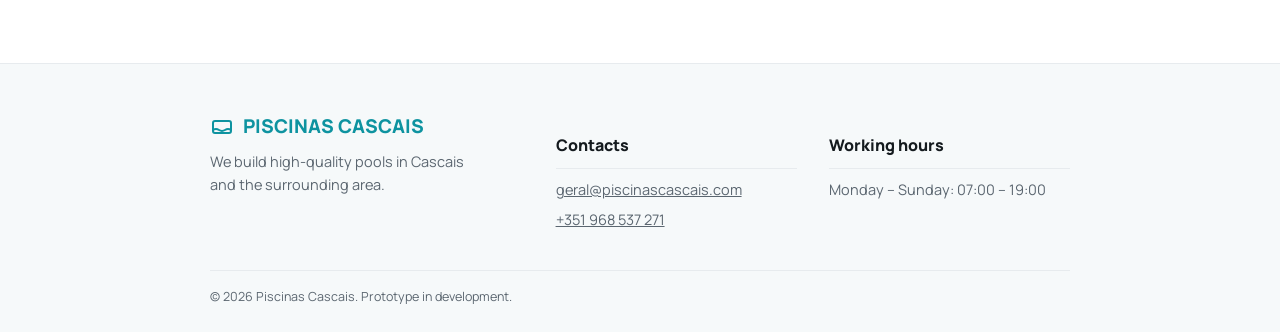
==== commit 2204474c: "Remove secção "O nosso portfólio de manutenção" da página principal Co-Authored-By: Claude Opus 5.5 " ====
--- a/index.html
+++ b/index.html
@@ -163,12 +163,6 @@
     <div class="cta-row">
       <a class="btn btn-teal" href="orcamento-manutencao.html" data-i18n="maint.btn">PEDIR INFORMAÇÕES</a>
     </div>
-
-    <h2 class="section-title" style="margin-top:44px" data-i18n="maint.port.title">O nosso portfólio de manutenção</h2>
-    <div class="portfolio-soon">
-      <h4 data-i18n="maint.port.h">Os primeiros clientes de manutenção chegam em breve</h4>
-      <p data-i18n="maint.port.p">Assim que começarmos a acompanhar piscinas em manutenção regular, os casos reais aparecem aqui.</p>
-    </div>
   </section>
 </div>
 
--- a/styles.css
+++ b/styles.css
@@ -272,3 +272,16 @@
 @media (prefers-reduced-motion: reduce){
   .inline-cta::after, .float-left::after{animation:none; display:none}
 }
+
+/* Brilho nos botões brancos: a mesma faixa, em turquesa, para se ver no fundo branco */
+.inline-cta-soon, .float-right{overflow:hidden}
+.float-right{position:fixed}
+.inline-cta-soon::after, .float-right::after{
+  content:""; position:absolute; top:-30px; bottom:-30px; left:-60%; width:45px;
+  background:linear-gradient(90deg, rgba(18,181,196,.05), rgba(18,181,196,.35));
+  transform:skewX(-22deg); pointer-events:none;
+  animation:shine 3s ease infinite;
+}
+@media (prefers-reduced-motion: reduce){
+  .inline-cta-soon::after, .float-right::after{animation:none; display:none}
+}
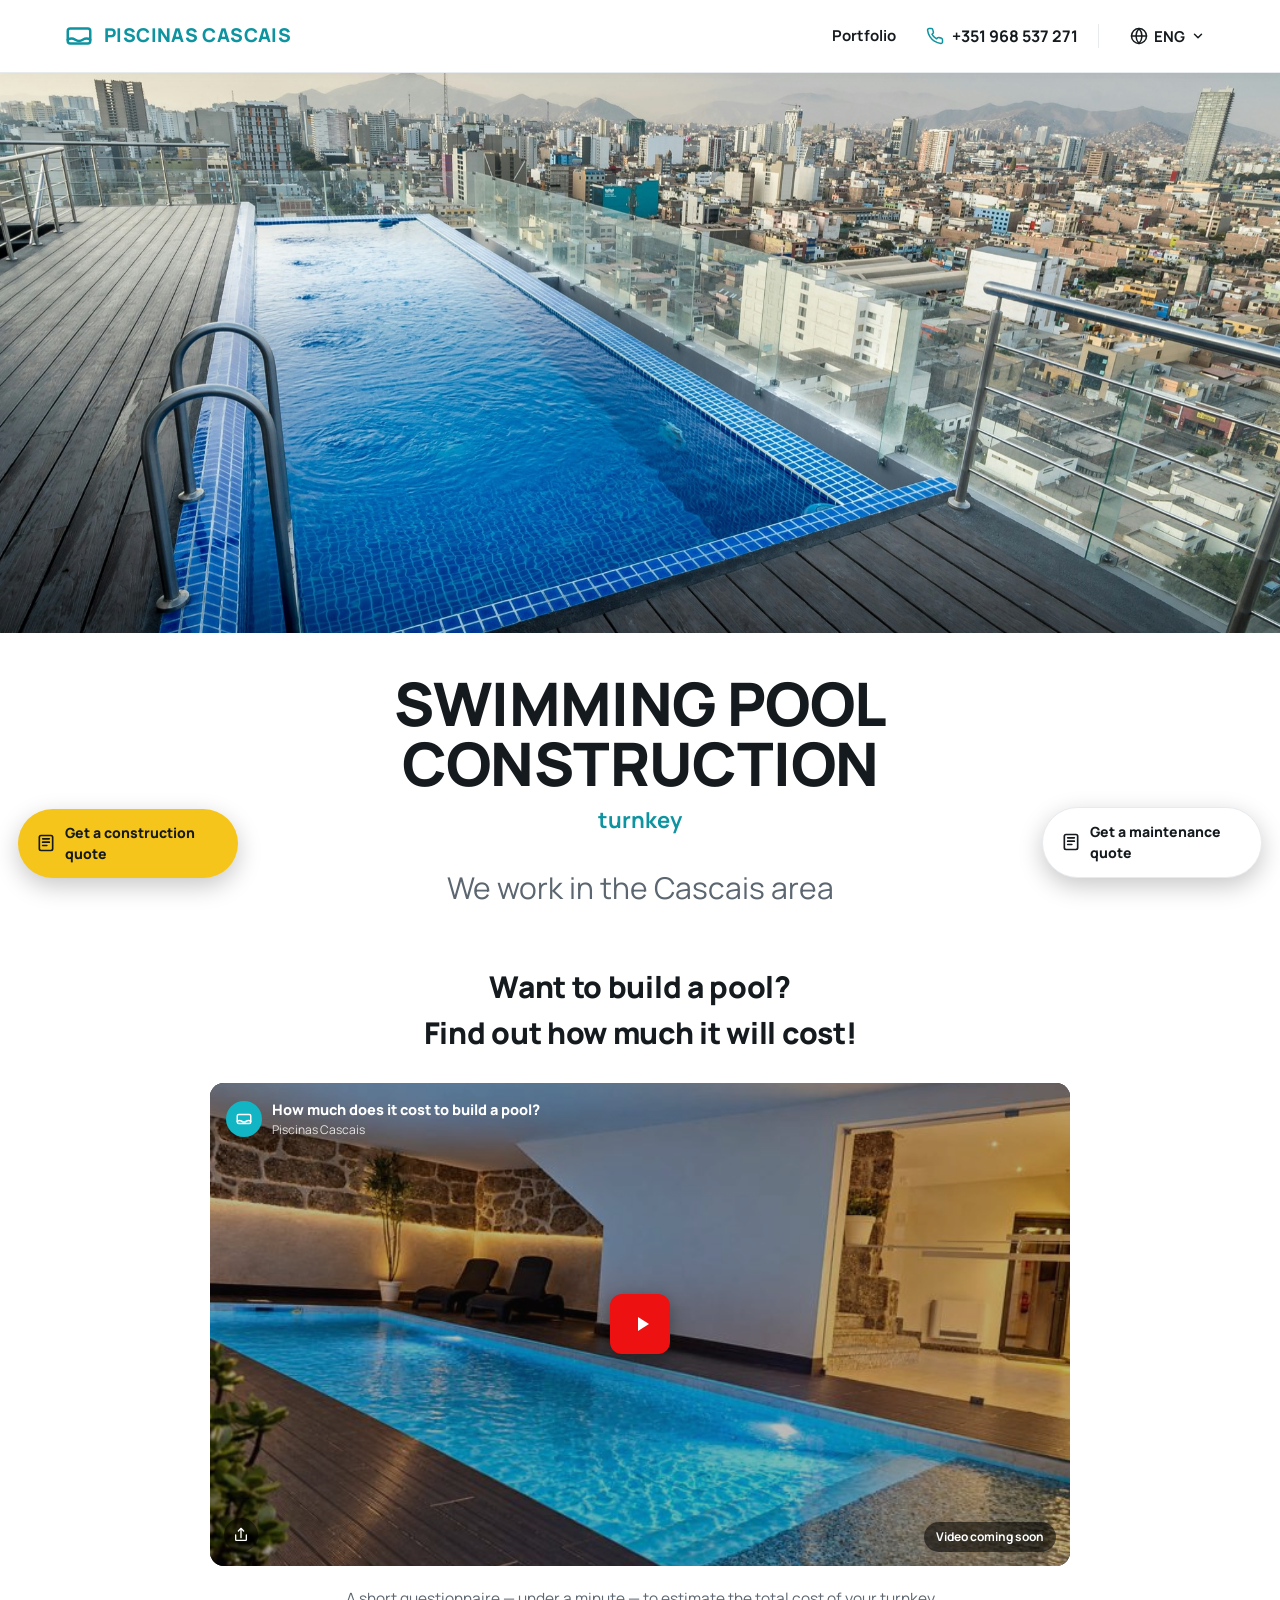
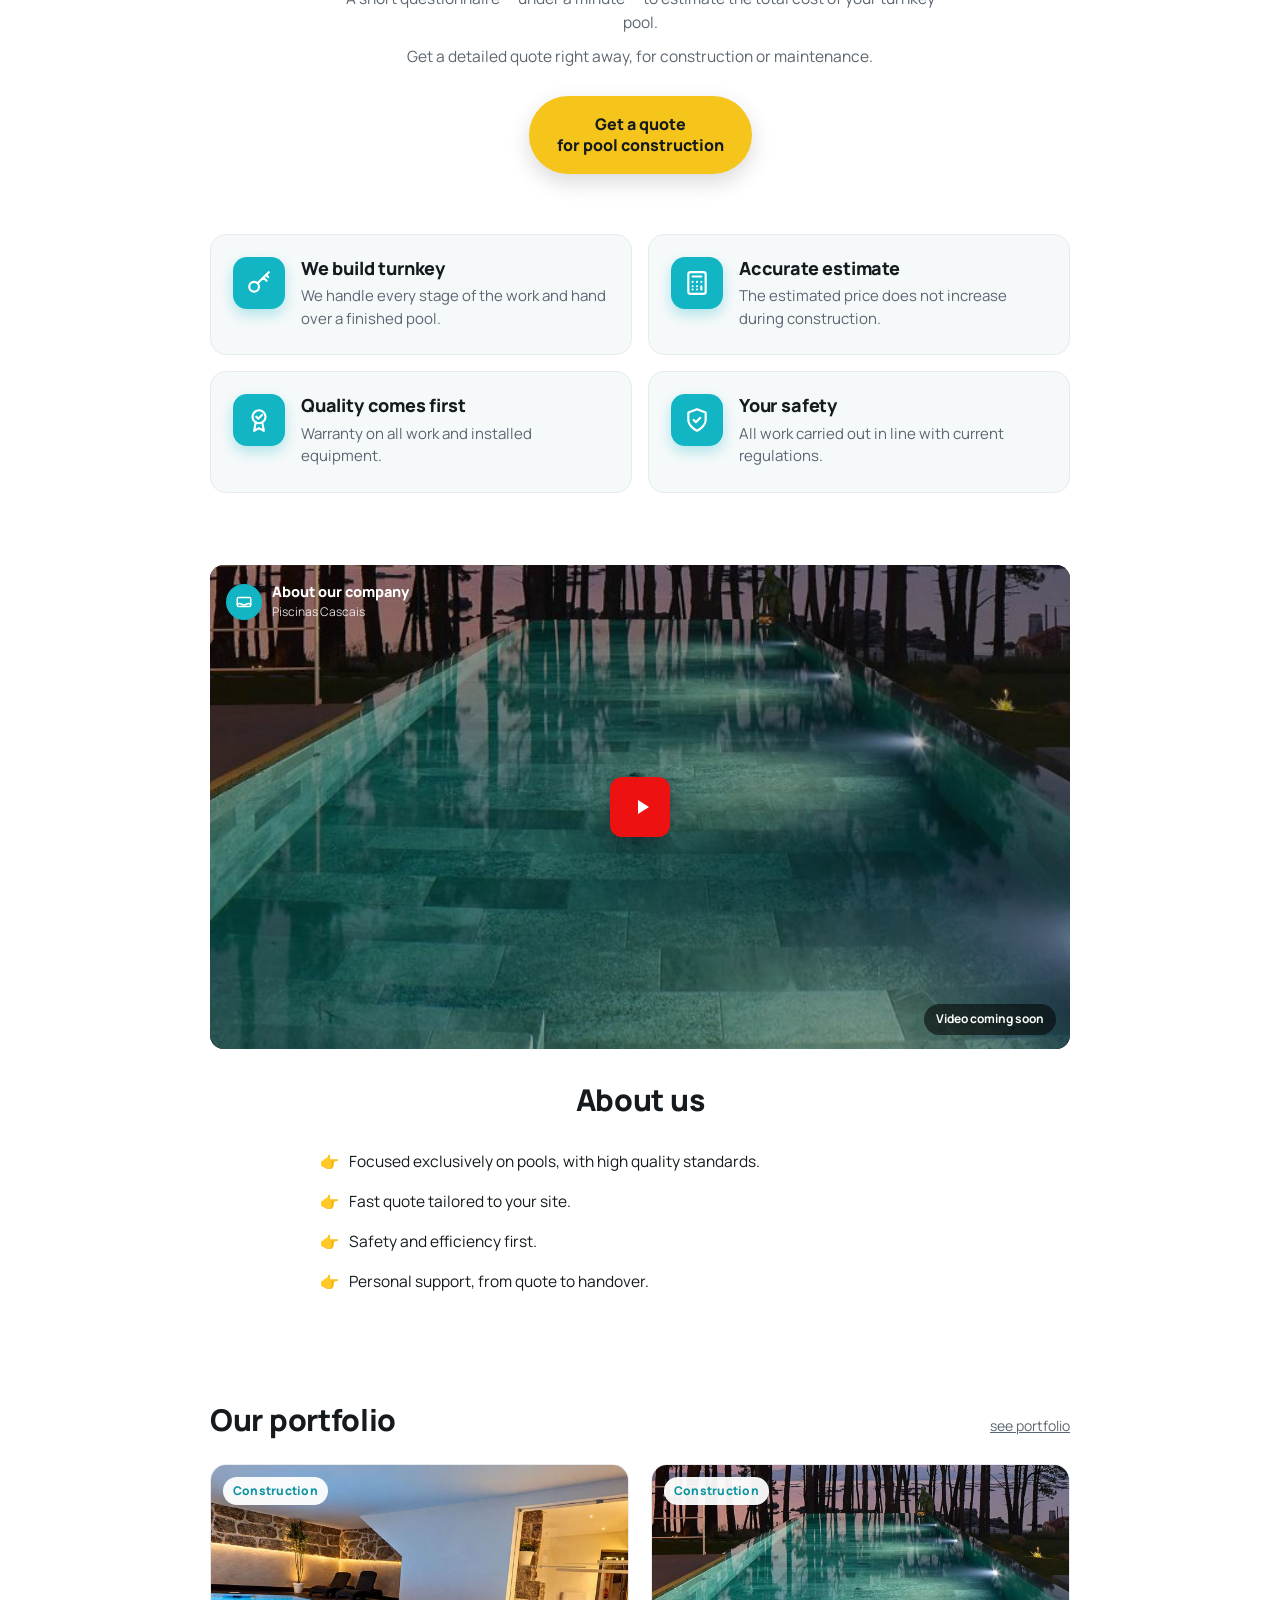
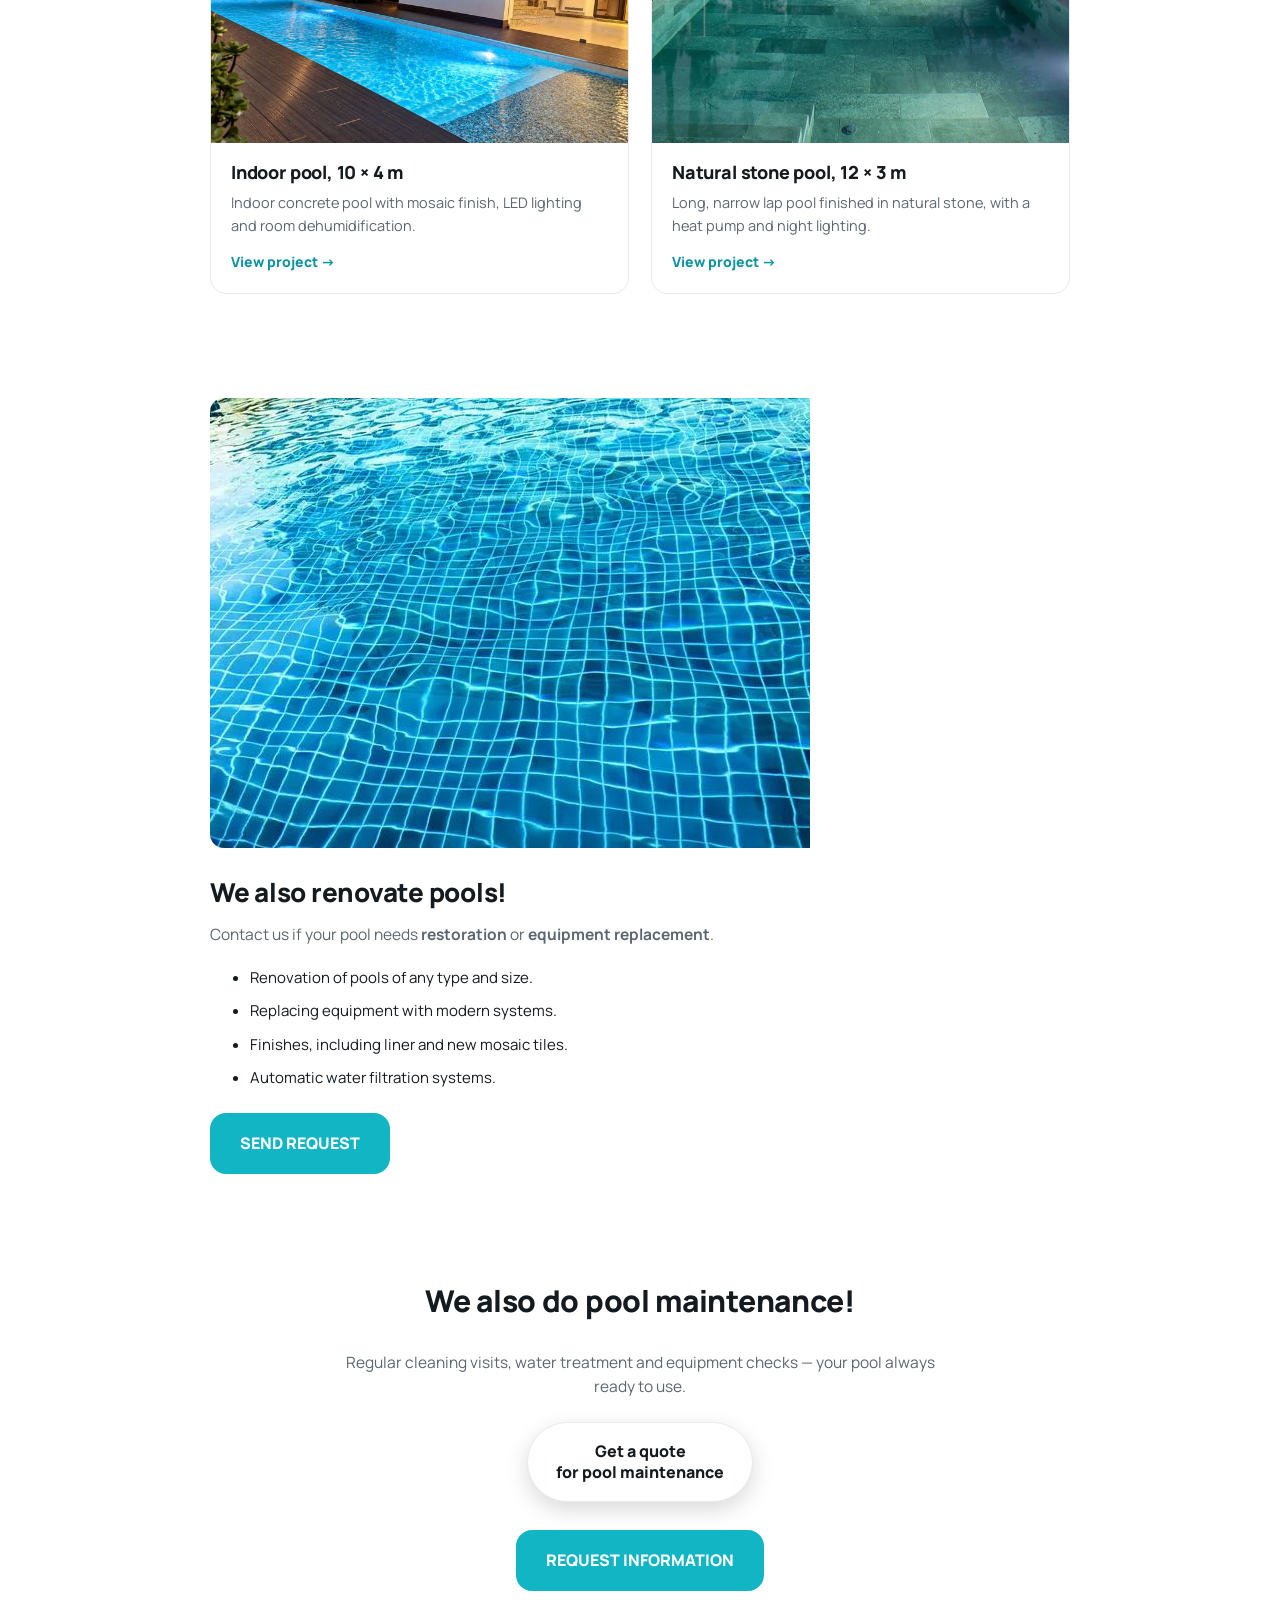
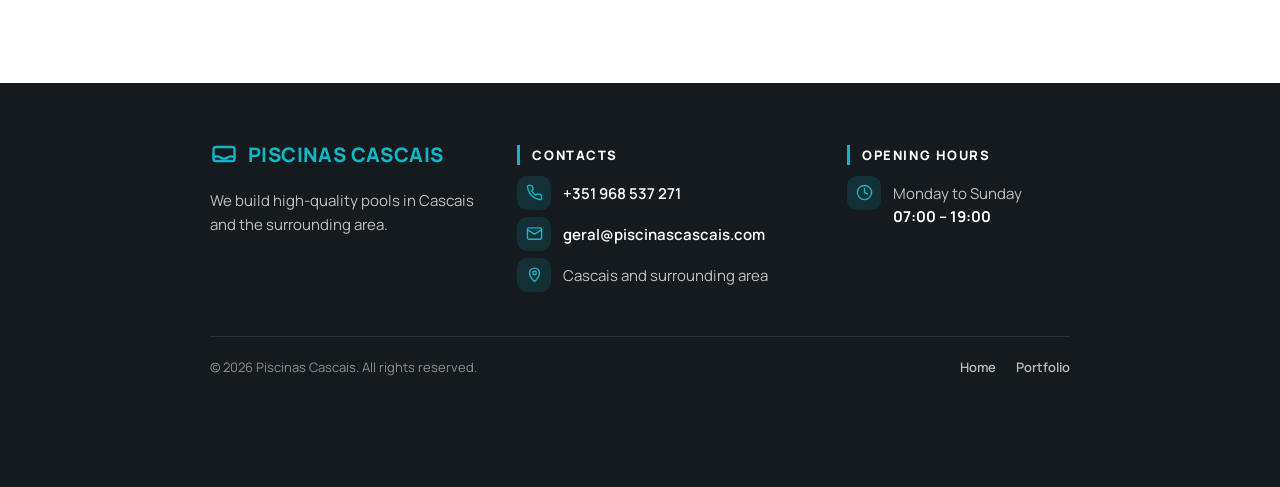
==== commit 8c3647cf: "Novo design do rodapé: fundo escuro, ícones e melhor organização Co-Authored-By: Claude Opus 5.5 <no" ====
--- a/index.html
+++ b/index.html
@@ -166,27 +166,41 @@
   </section>
 </div>
 
-<footer id="contacto">
+<footer id="contacto" class="site-footer">
   <div class="wrap">
     <div class="footer-grid">
-      <div>
-        <div class="footer-logo">
+      <div class="footer-brand">
+        <a class="footer-logo" href="index.html">
           <svg viewBox="0 0 24 24" fill="none" stroke-width="2" stroke-linecap="round" stroke-linejoin="round"><rect x="3" y="6" width="18" height="12" rx="2"/><path d="M3 15c2-1.3 4-1.3 6 0s4 1.3 6 0 4-1.3 6 0"/></svg>
           PISCINAS CASCAIS
-        </div>
+        </a>
         <p class="tagline" data-i18n="footer.tagline">Construímos piscinas de alta qualidade em Cascais e arredores.</p>
       </div>
+
       <div>
         <h4 data-i18n="footer.contacts">Contactos</h4>
-        <p class="fline"><a href="mailto:geral@piscinascascais.com">geral@piscinascascais.com</a></p>
-        <p class="fline"><a href="tel:+351968537271">+351 968 537 271</a></p>
-      </div>
-      <div>
-        <h4 data-i18n="footer.hours.title">Jornada de trabalho</h4>
-        <p class="fline" data-i18n="footer.hours">Segunda-feira – Domingo: 07:00 – 19:00</p>
-      </div>
-    </div>
-    <div class="footer-bottom" data-i18n="footer.bottom">© 2026 Piscinas Cascais. Protótipo em desenvolvimento.</div>
+        <ul class="footer-list">
+          <li><span class="fi"><svg viewBox="0 0 24 24" fill="none" stroke-width="2" stroke-linecap="round" stroke-linejoin="round"><path d="M22 16.9v3a2 2 0 01-2.2 2 19.8 19.8 0 01-8.6-3.1 19.5 19.5 0 01-6-6A19.8 19.8 0 012.1 4.2 2 2 0 014.1 2h3a2 2 0 012 1.7c.1.9.4 1.8.7 2.7a2 2 0 01-.5 2.1L8 9.8a16 16 0 006 6l1.3-1.3a2 2 0 012.1-.4c.9.3 1.8.6 2.7.7a2 2 0 011.7 2z"/></svg></span><a href="tel:+351968537271">+351 968 537 271</a></li>
+          <li><span class="fi"><svg viewBox="0 0 24 24" fill="none" stroke-width="2" stroke-linecap="round" stroke-linejoin="round"><rect x="2" y="4" width="20" height="16" rx="2"/><path d="M22 7l-10 6L2 7"/></svg></span><a href="mailto:geral@piscinascascais.com">geral@piscinascascais.com</a></li>
+          <li><span class="fi"><svg viewBox="0 0 24 24" fill="none" stroke-width="2" stroke-linecap="round" stroke-linejoin="round"><path d="M12 22s7-6.2 7-12a7 7 0 10-14 0c0 5.8 7 12 7 12z"/><circle cx="12" cy="10" r="2.5"/></svg></span><span data-i18n="footer.area">Cascais e arredores</span></li>
+        </ul>
+      </div>
+
+      <div>
+        <h4 data-i18n="footer.hours.title">Horário</h4>
+        <ul class="footer-list">
+          <li><span class="fi"><svg viewBox="0 0 24 24" fill="none" stroke-width="2" stroke-linecap="round" stroke-linejoin="round"><circle cx="12" cy="12" r="10"/><path d="M12 6v6l4 2"/></svg></span><span><span class="fl-label" data-i18n="footer.days">Segunda a Domingo</span><span class="fl-value">07:00 – 19:00</span></span></li>
+        </ul>
+      </div>
+    </div>
+
+    <div class="footer-bottom">
+      <span data-i18n="footer.bottom">© 2026 Piscinas Cascais. Todos os direitos reservados.</span>
+      <nav class="footer-nav">
+        <a href="index.html" data-i18n="footer.home">Início</a>
+        <a href="portfolio.html" data-i18n="nav.portfolio">Portfólio</a>
+      </nav>
+    </div>
   </div>
 </footer>
 
--- a/styles.css
+++ b/styles.css
@@ -85,16 +85,27 @@
 .reno-list{margin-top:20px; display:flex; flex-direction:column; gap:10px}
 .reno-list li{font-size:15px; color:var(--ink)}
 
-footer{background:var(--panel); border-top:1px solid var(--line); padding:48px 0 26px; margin-top:20px}
-.footer-grid{display:grid; grid-template-columns:1.3fr 1fr 1fr; gap:32px}
-@media (max-width:640px){ .footer-grid{grid-template-columns:1fr; gap:26px} }
-.footer-logo{display:flex; align-items:center; gap:9px; font-weight:800; font-size:19px; color:var(--teal-dark); margin-bottom:10px}
-.footer-logo svg{width:24px; height:24px; stroke:var(--teal-dark)}
-footer .tagline{color:var(--ink-soft); font-size:14.5px; max-width:280px}
-footer h4{font-size:16px; font-weight:800; margin-bottom:10px; padding-bottom:10px; border-bottom:1px solid var(--line)}
-footer .fline{font-size:14.5px; color:var(--ink-soft); margin-bottom:8px}
-footer a{color:var(--ink-soft); text-decoration:underline}
-.footer-bottom{margin-top:30px; padding-top:16px; border-top:1px solid var(--line); font-size:12.5px; color:var(--ink-soft)}
+/* Rodapé */
+.site-footer{background:var(--ink); color:rgba(255,255,255,.72); padding:56px 0 110px; margin-top:40px}
+.footer-grid{display:grid; grid-template-columns:1.2fr 1.3fr 1fr; gap:40px; align-items:start}
+@media (max-width:760px){ .footer-grid{grid-template-columns:1fr 1fr} .footer-brand{grid-column:1 / -1} }
+@media (max-width:520px){ .footer-grid{grid-template-columns:1fr; gap:32px} }
+.footer-logo{display:inline-flex; align-items:center; gap:10px; font-weight:800; font-size:20px; letter-spacing:.02em; color:var(--teal); text-decoration:none}
+.footer-logo svg{width:28px; height:28px; stroke:var(--teal)}
+.site-footer .tagline{margin-top:14px; font-size:15px; line-height:1.6; max-width:300px}
+.site-footer h4{color:#fff; font-size:13px; font-weight:800; letter-spacing:.12em; text-transform:uppercase; margin:6px 0 18px; padding-left:12px; border-left:3px solid var(--teal)}
+.footer-list{list-style:none; margin:0; padding:0; display:flex; flex-direction:column; gap:14px}
+.footer-list li{display:flex; align-items:flex-start; gap:12px; font-size:15px; line-height:1.4}
+.fi{flex:none; width:34px; height:34px; border-radius:10px; background:rgba(18,181,196,.14); display:flex; align-items:center; justify-content:center; margin-top:-7px}
+.fi svg{width:17px; height:17px; stroke:var(--teal)}
+.footer-list a{color:#fff; text-decoration:none; font-weight:600; transition:color .15s; overflow-wrap:break-word; white-space:nowrap}
+.footer-list a:hover{color:var(--teal)}
+.fl-label{display:block}
+.fl-value{display:block; color:#fff; font-weight:700; margin-top:2px}
+.footer-bottom{margin-top:44px; padding-top:20px; border-top:1px solid rgba(255,255,255,.1); font-size:13px; color:rgba(255,255,255,.5); display:flex; justify-content:space-between; align-items:center; gap:12px; flex-wrap:wrap}
+.footer-nav{display:flex; gap:20px}
+.footer-nav a{color:rgba(255,255,255,.7); text-decoration:none; font-weight:600}
+.footer-nav a:hover{color:var(--teal)}
 
 /* Floating side CTAs — fixed to the viewport, always visible while scrolling */
 .float-cta{
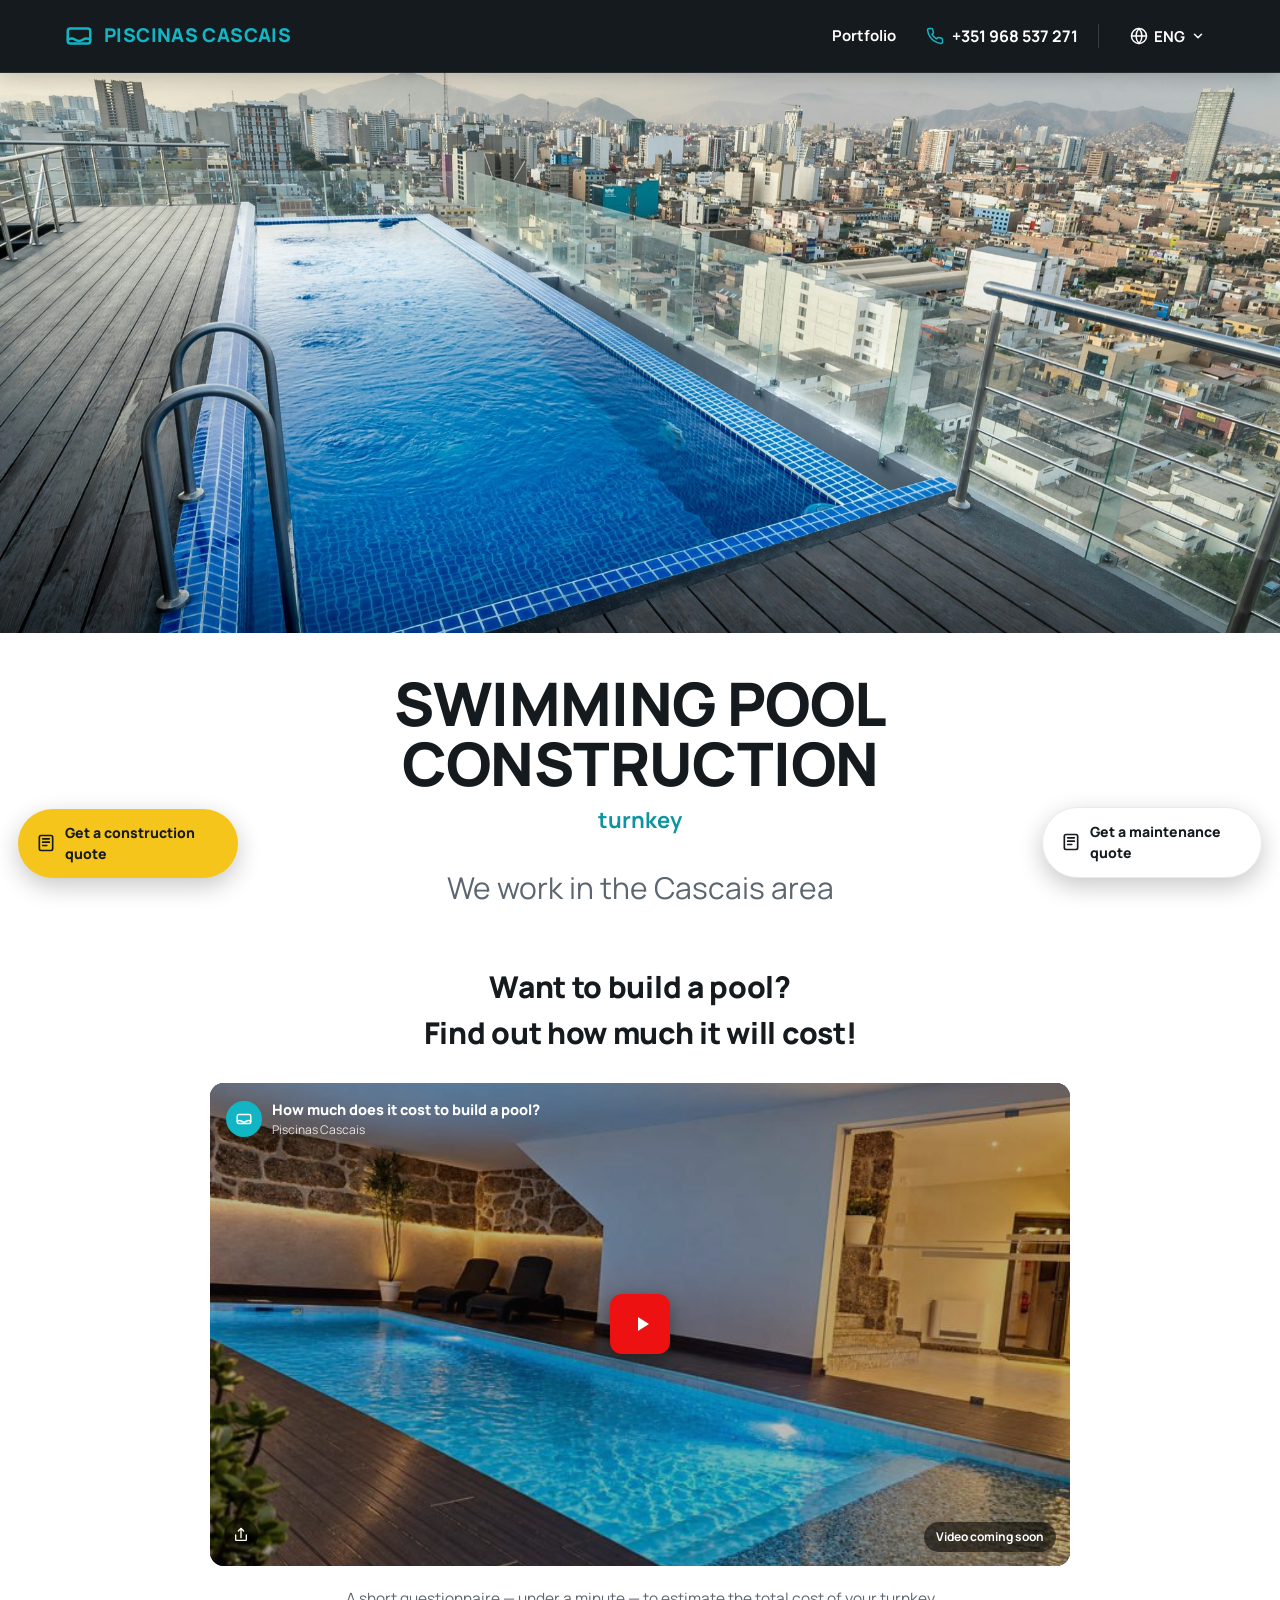
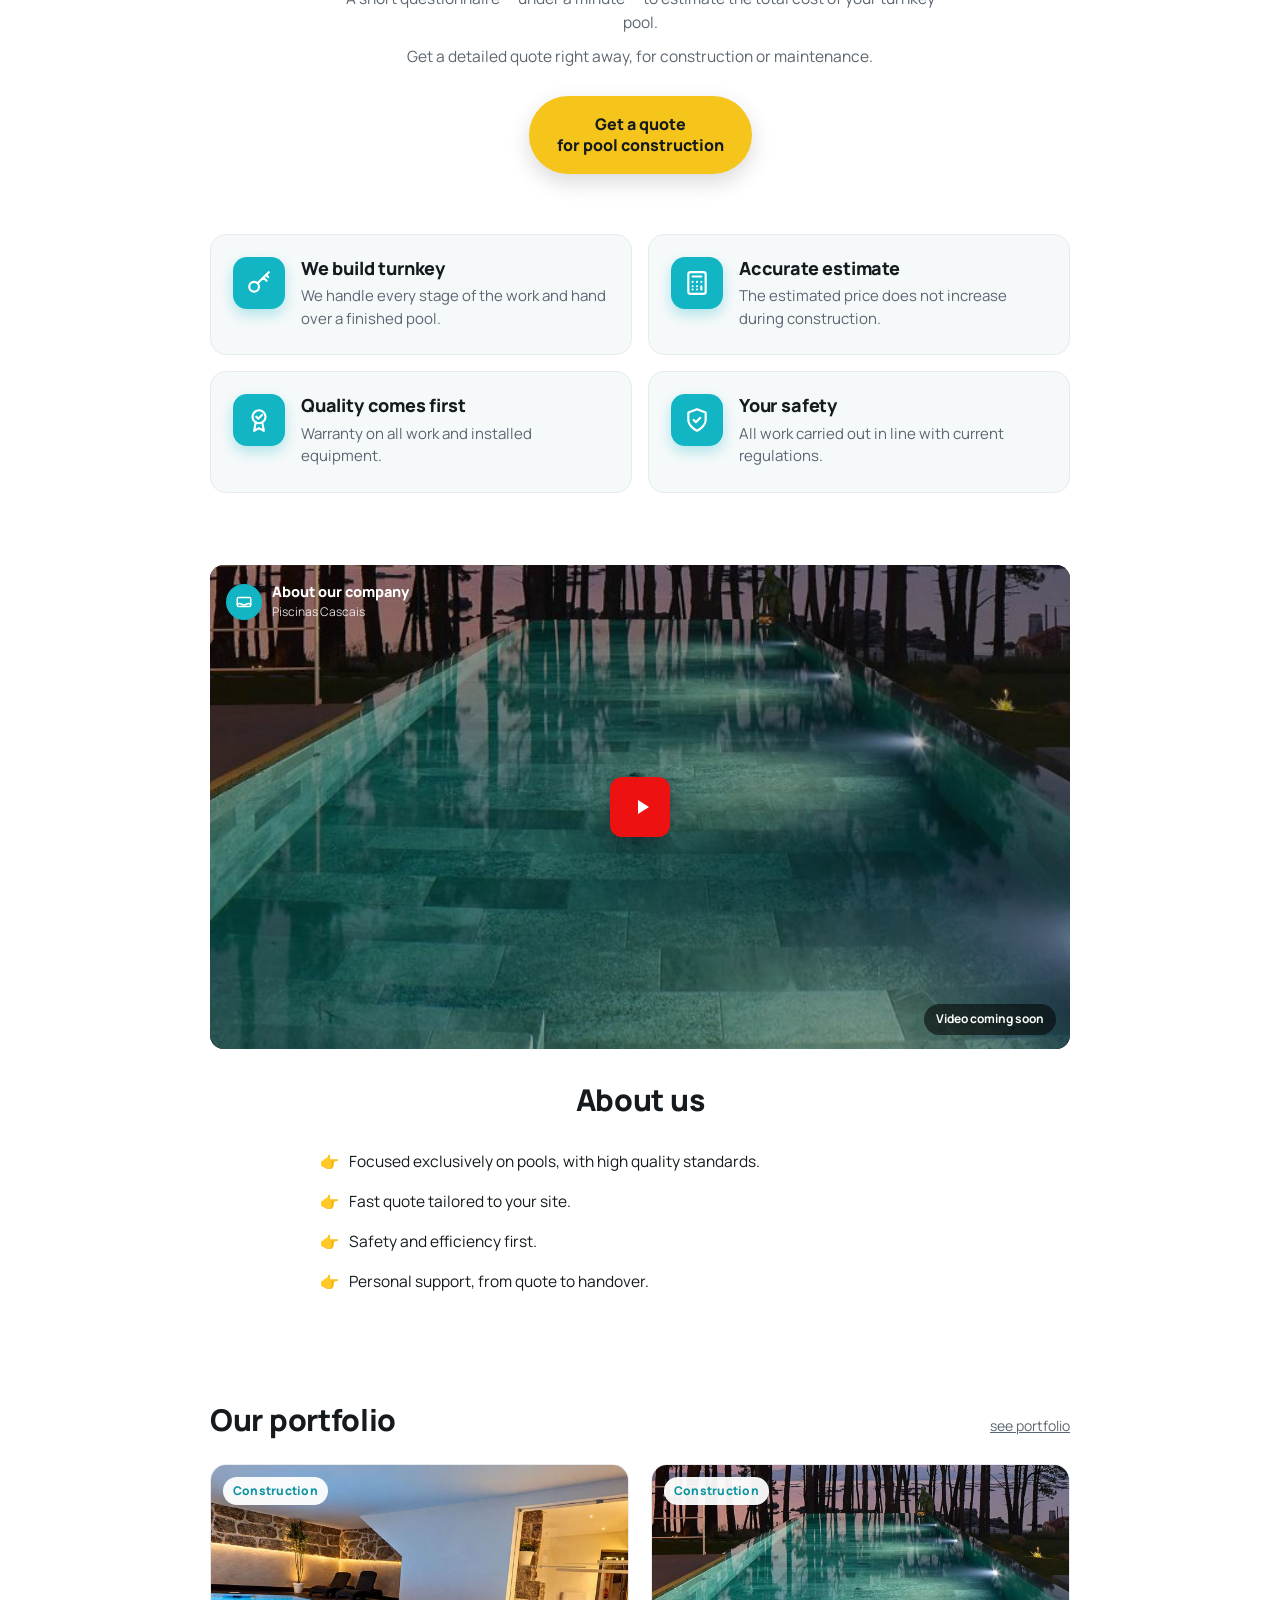
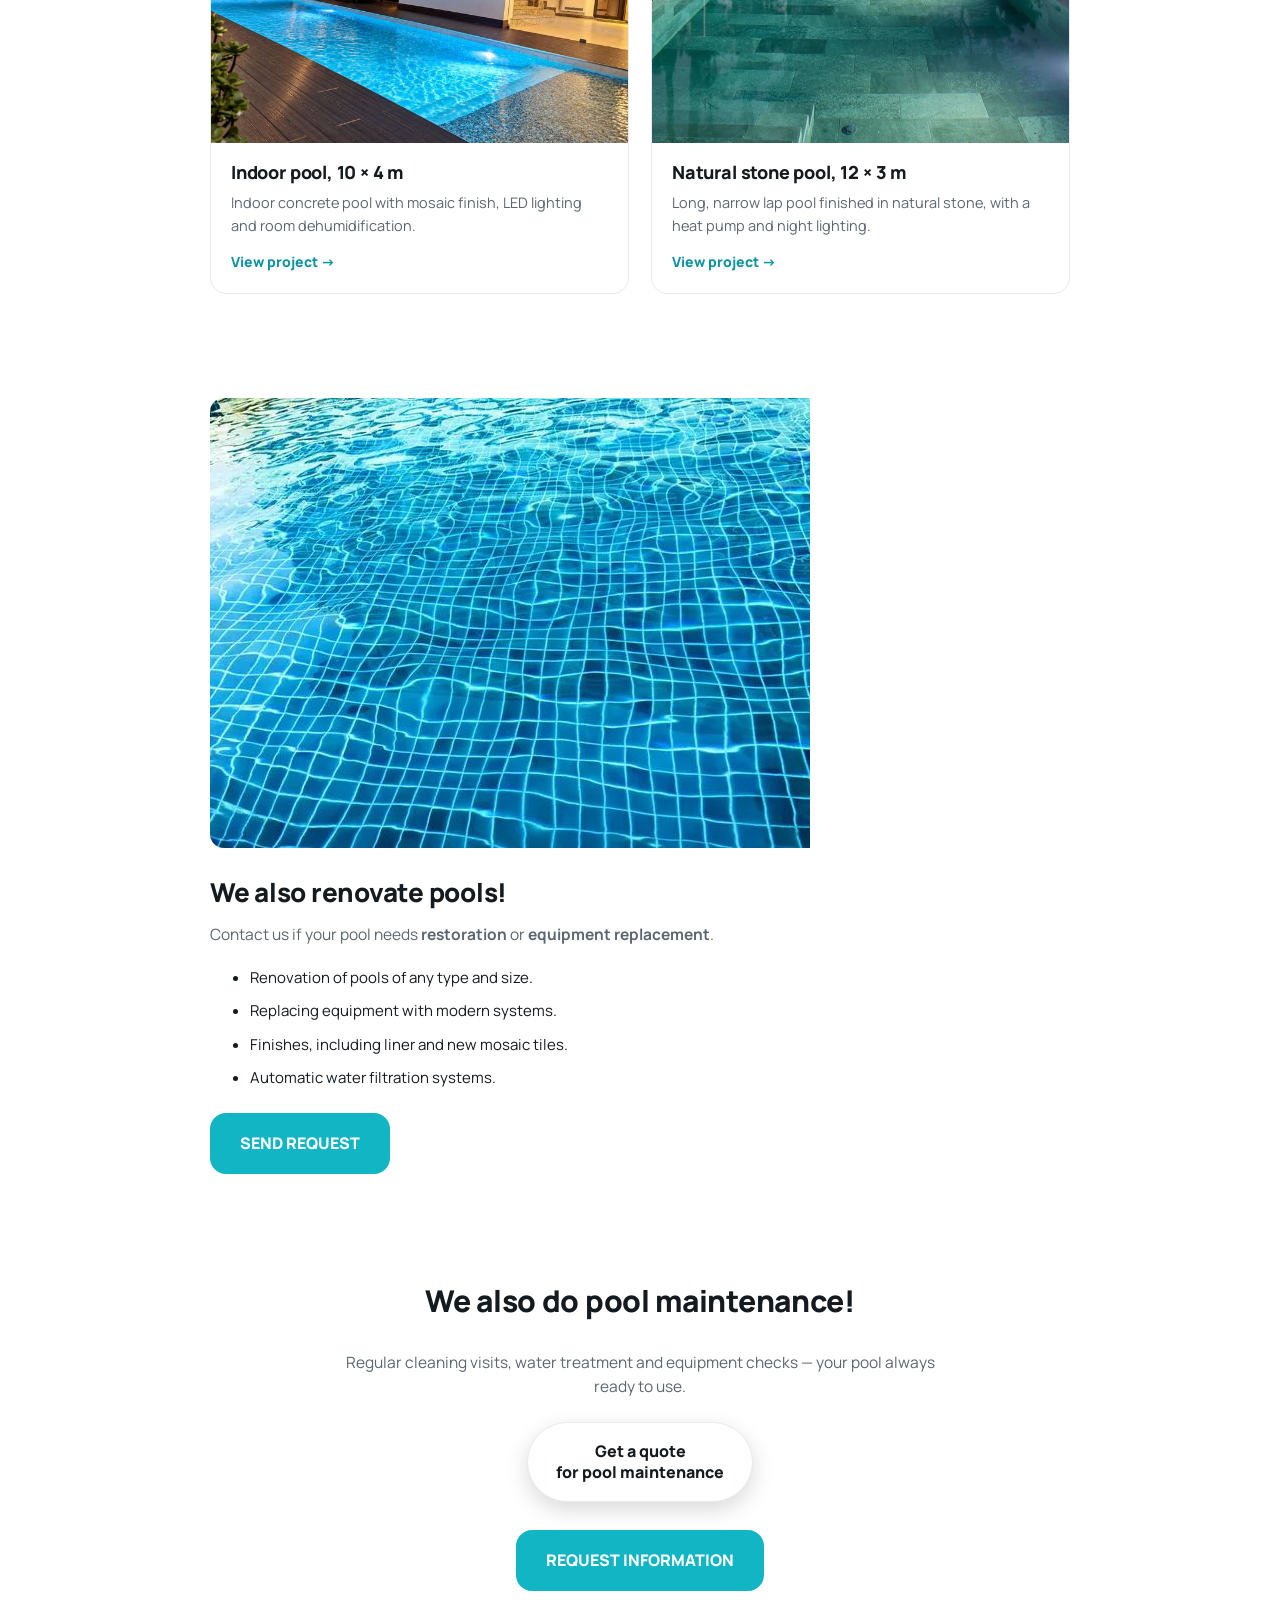
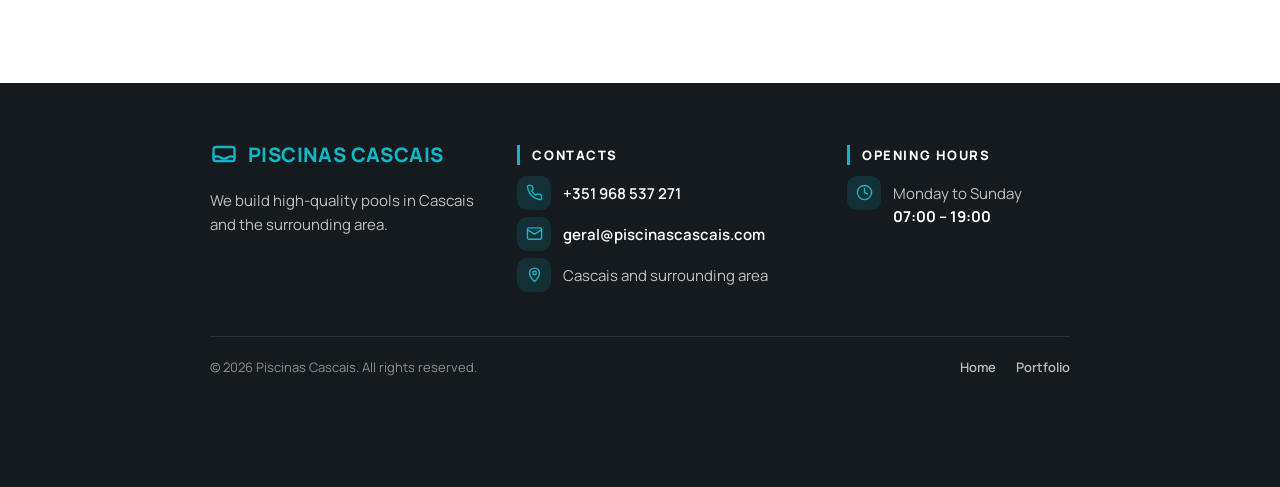
==== commit e8b37494: "Barra de topo escura, que desaparece ao descer e reaparece ao subir Co-Authored-By: Claude Opus 5.5 " ====
--- a/index.html
+++ b/index.html
@@ -205,6 +205,7 @@
 </footer>
 
 <script src="i18n.js"></script>
+<script src="site.js"></script>
 <script src="projetos.js"></script>
 <script>
   // Mostra os 2 primeiros projetos de construção na página principal.
--- a/styles.css
+++ b/styles.css
@@ -148,17 +148,20 @@
 @media (max-width:640px){ .inline-cta{font-size:14.5px; padding:15px 20px} }
 
 /* Barra de topo */
-.topbar{position:sticky; top:0; z-index:90; background:#fff; border-bottom:1px solid var(--line); box-shadow:0 2px 10px rgba(0,0,0,.04)}
+.topbar{position:sticky; top:0; z-index:90; background:var(--ink); border-bottom:1px solid rgba(255,255,255,.08); box-shadow:0 4px 18px rgba(0,0,0,.18); transition:transform .3s ease}
+/* Esconde a barra ao descer a página e mostra-a ao subir (ver site.js) */
+.topbar.is-hidden{transform:translateY(-100%)}
 .topbar-inner{max-width:1200px; margin-inline:auto; height:72px; padding-inline:24px; display:flex; align-items:center; justify-content:space-between; gap:16px}
-.brand{display:flex; align-items:center; gap:10px; text-decoration:none; color:var(--teal-dark); font-weight:800; font-size:19px; letter-spacing:.02em; white-space:nowrap}
-.brand svg{width:30px; height:30px; stroke:var(--teal-dark); flex:none}
+.brand{display:flex; align-items:center; gap:10px; text-decoration:none; color:var(--teal); font-weight:800; font-size:19px; letter-spacing:.02em; white-space:nowrap}
+.brand svg{width:30px; height:30px; stroke:var(--teal); flex:none}
 .topbar-right{display:flex; align-items:center; gap:20px}
-.topbar-phone{display:flex; align-items:center; gap:8px; color:var(--ink); font-weight:700; font-size:16px; text-decoration:none; white-space:nowrap}
-.topbar-phone svg{width:18px; height:18px; stroke:var(--teal-dark); flex:none}
-.topbar-sep{width:1px; height:24px; background:var(--line)}
+.topbar-phone{display:flex; align-items:center; gap:8px; color:#fff; font-weight:700; font-size:16px; text-decoration:none; white-space:nowrap}
+.topbar-phone svg{width:18px; height:18px; stroke:var(--teal); flex:none}
+.topbar-phone:hover{color:var(--teal)}
+.topbar-sep{width:1px; height:24px; background:rgba(255,255,255,.15)}
 .lang{position:relative}
-.lang-btn{display:flex; align-items:center; gap:6px; background:none; border:1px solid transparent; border-radius:8px; padding:8px 10px; font:700 15px 'Manrope',sans-serif; color:var(--ink); cursor:pointer}
-.lang-btn:hover, .lang-btn[aria-expanded="true"]{border-color:var(--line); background:var(--panel)}
+.lang-btn{display:flex; align-items:center; gap:6px; background:none; border:1px solid transparent; border-radius:8px; padding:8px 10px; font:700 15px 'Manrope',sans-serif; color:#fff; cursor:pointer}
+.lang-btn:hover, .lang-btn[aria-expanded="true"]{border-color:rgba(255,255,255,.15); background:rgba(255,255,255,.08)}
 .lang-btn svg{width:18px; height:18px; stroke:currentColor; flex:none}
 .lang-btn .chev{width:14px; height:14px; transition:transform .15s}
 .lang-btn[aria-expanded="true"] .chev{transform:rotate(180deg)}
@@ -181,8 +184,8 @@
 }
 
 /* Ligação "Portfólio" na barra de topo */
-.topbar-link{color:var(--ink); font-weight:700; font-size:15px; text-decoration:none; padding:8px 10px; border-radius:8px; white-space:nowrap}
-.topbar-link:hover, .topbar-link[aria-current="page"]{color:var(--teal-dark); background:var(--panel)}
+.topbar-link{color:#fff; font-weight:700; font-size:15px; text-decoration:none; padding:8px 10px; border-radius:8px; white-space:nowrap}
+.topbar-link:hover, .topbar-link[aria-current="page"]{color:var(--teal); background:rgba(255,255,255,.08)}
 @media (max-width:640px){ .topbar-link{font-size:13.5px; padding:8px 6px} }
 @media (max-width:380px){ .topbar-link{display:none} }
 
@@ -296,3 +299,4 @@
 @media (prefers-reduced-motion: reduce){
   .inline-cta-soon::after, .float-right::after{animation:none; display:none}
 }
+@media (prefers-reduced-motion: reduce){ .topbar{transition:none} }
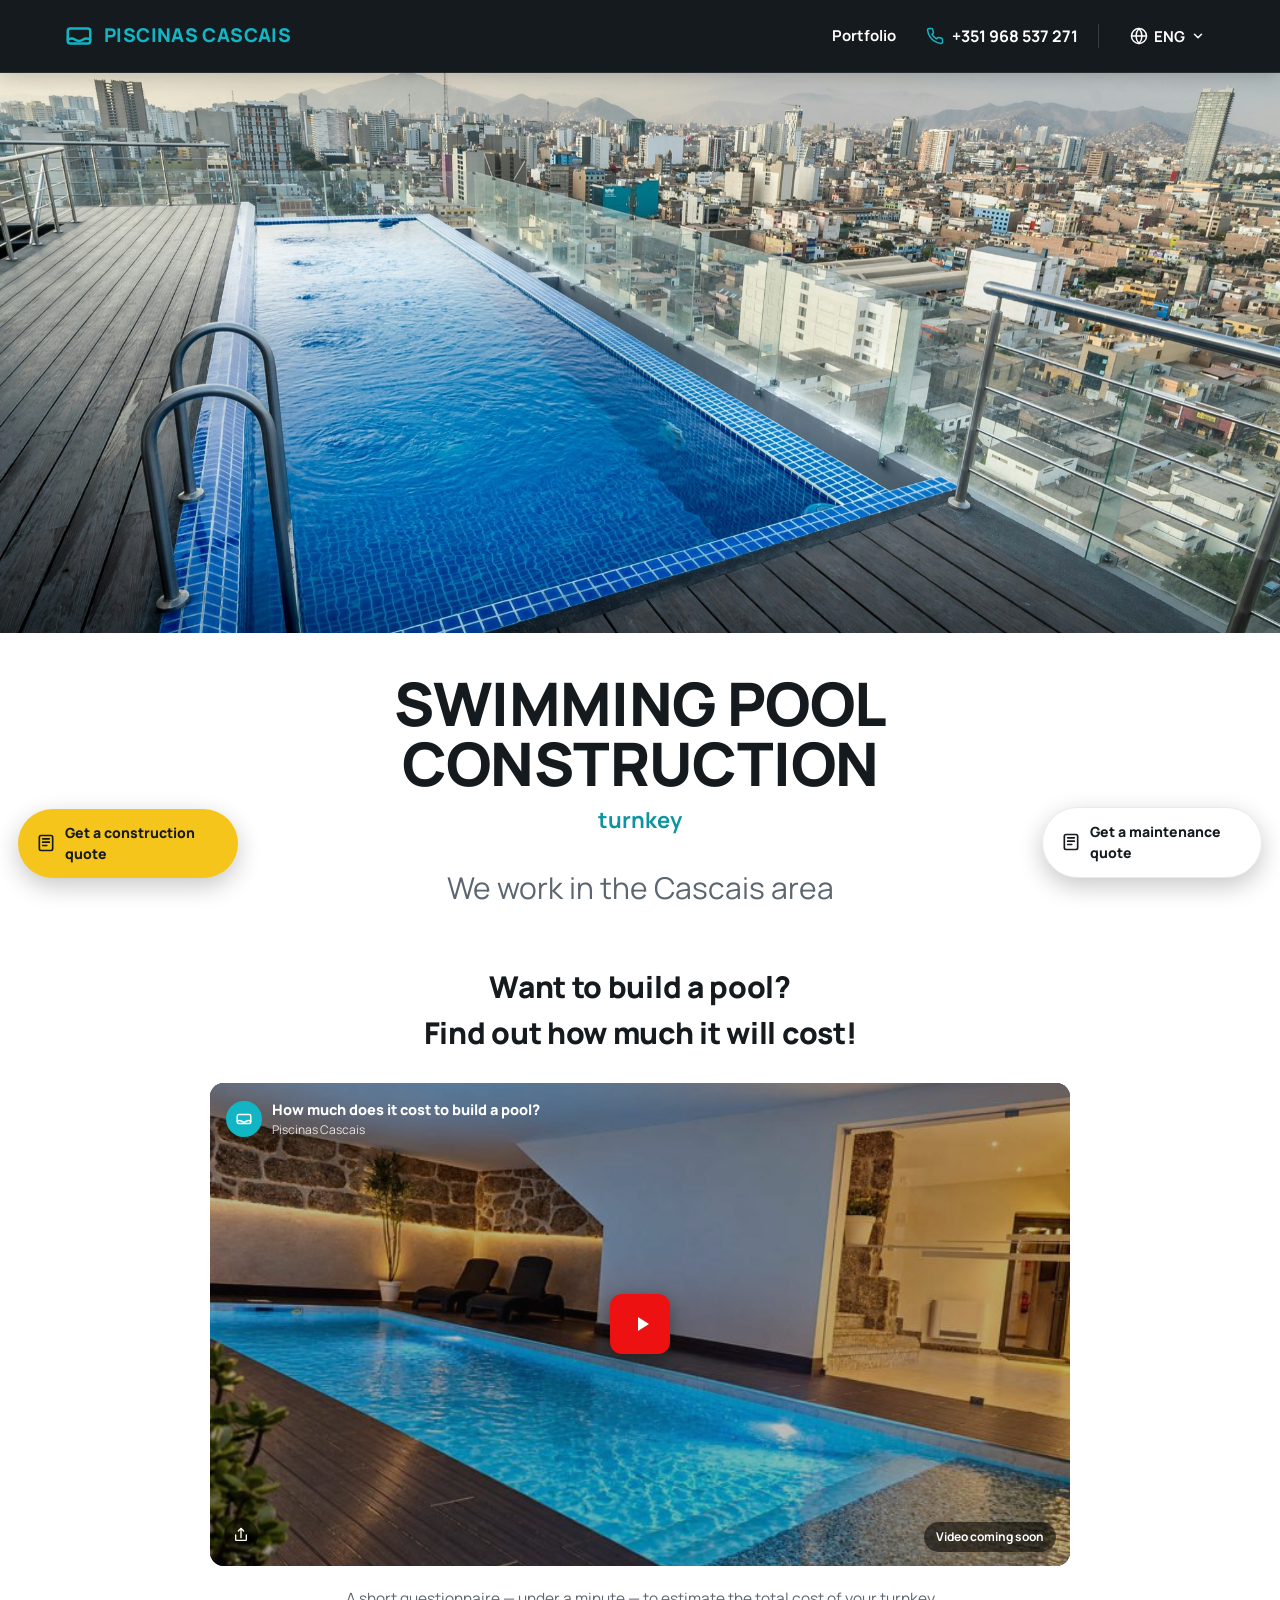
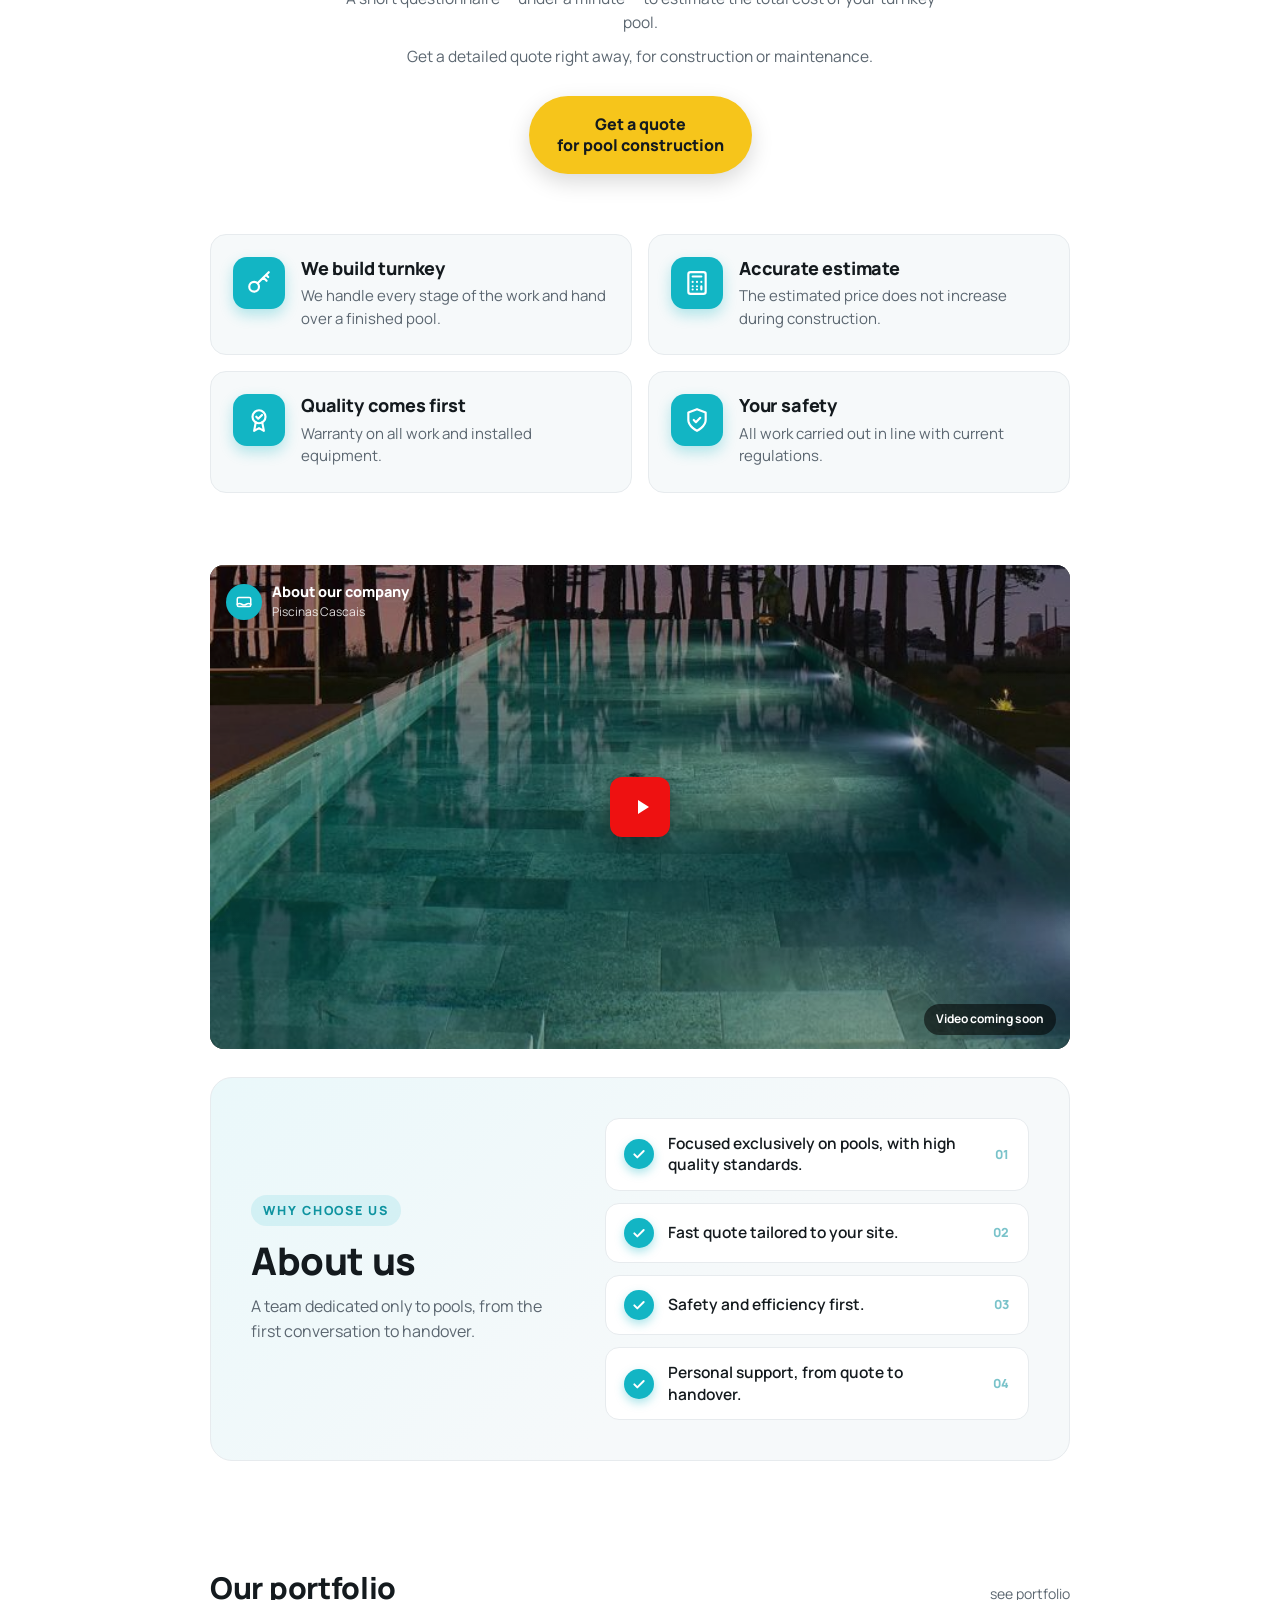
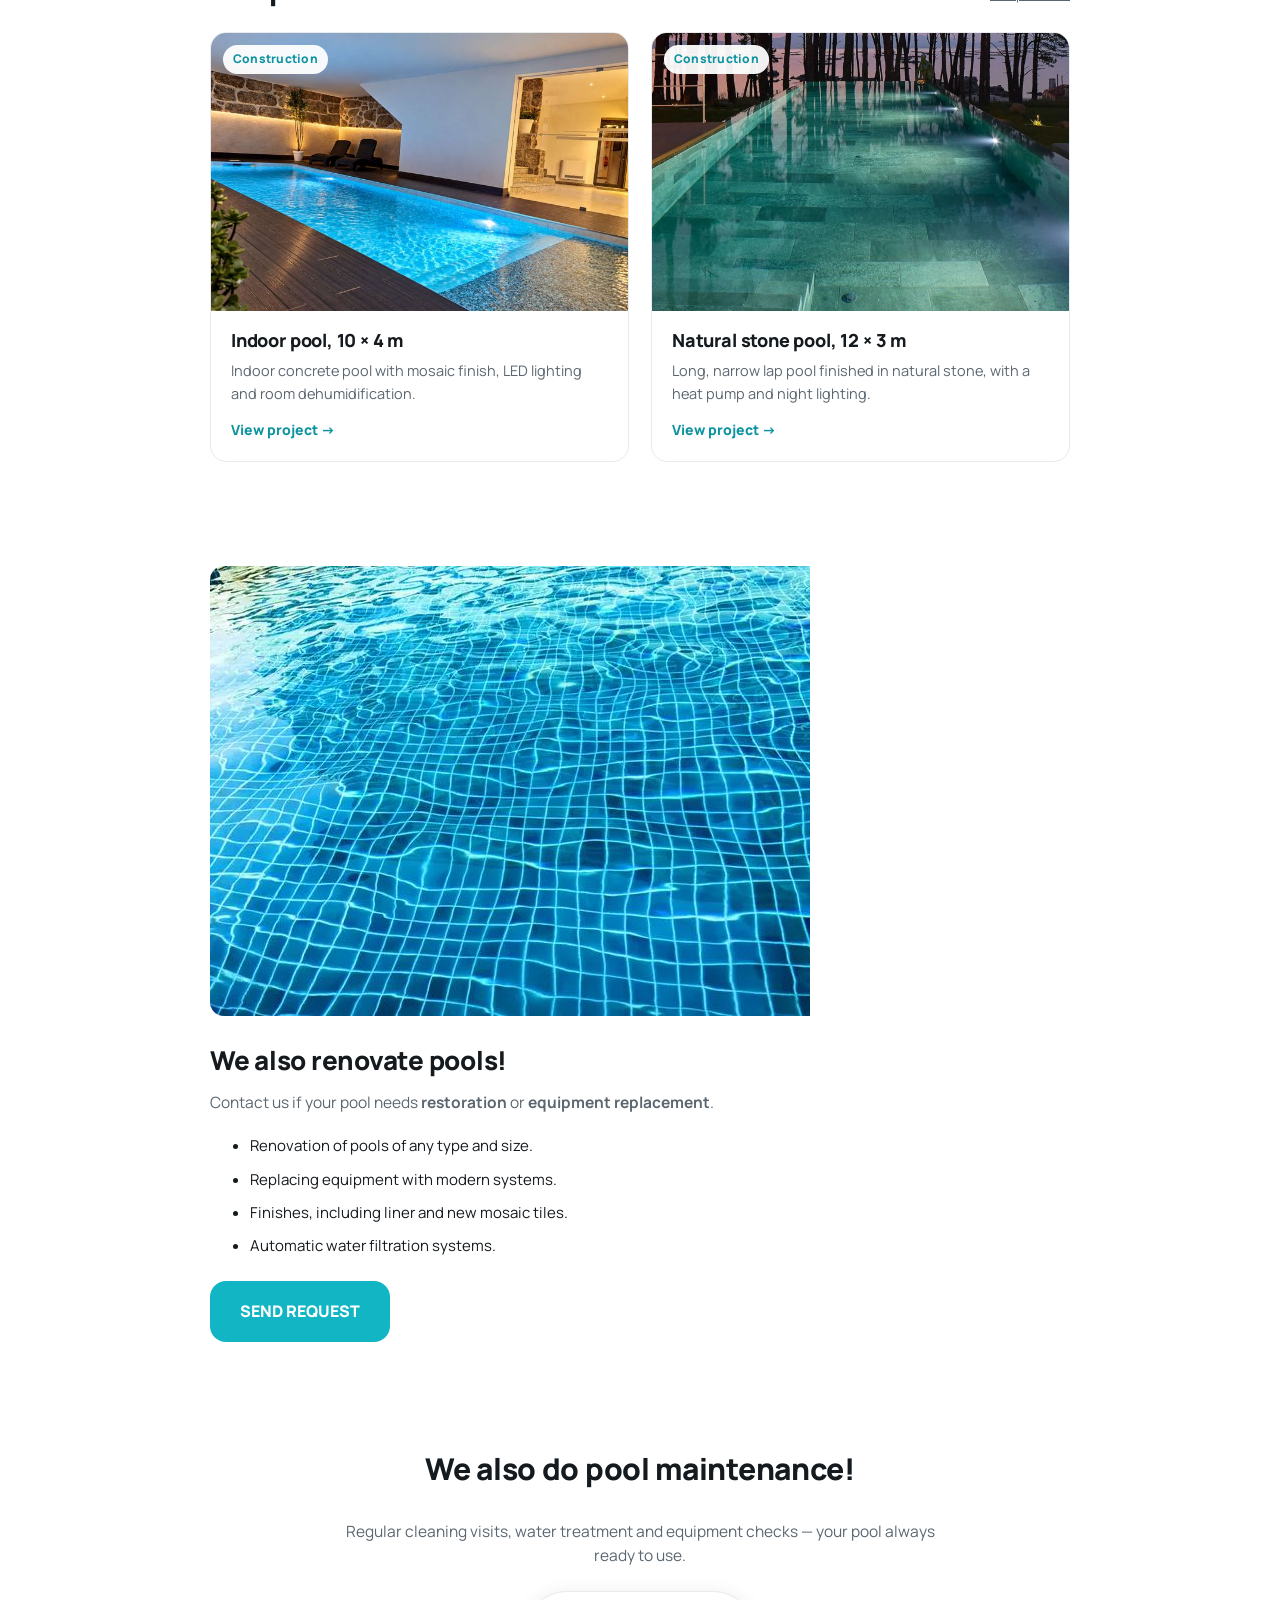
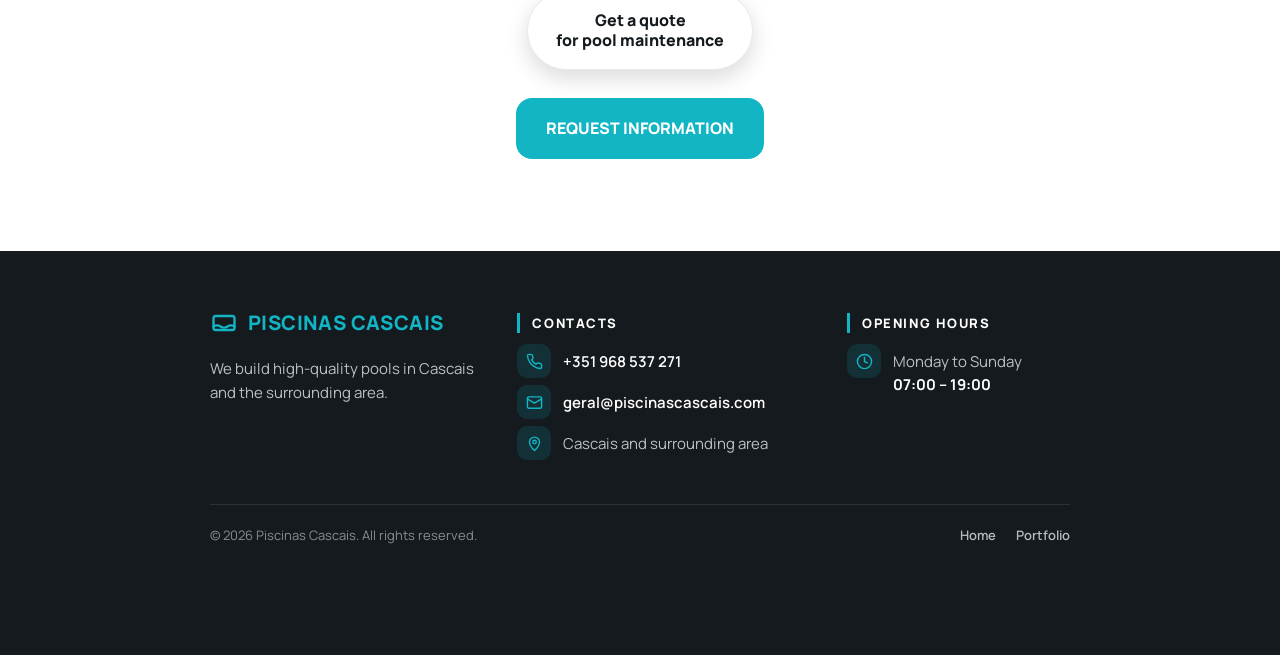
==== commit 740fbb8a: "Novo design da secção Sobre a empresa Co-Authored-By: Claude Opus 5.5 <noreply@anthropic.com>" ====
--- a/index.html
+++ b/index.html
@@ -122,12 +122,34 @@
       <div class="vc-badge" data-i18n="video.soon">Vídeo em breve</div>
     </div>
 
-    <h2 class="section-title" data-i18n="about.title">Sobre a empresa</h2>
-    <div class="about-list">
-      <div class="about-item"><span class="hand">👉</span><span data-i18n="about.1">Focados exclusivamente em piscinas, com alto padrão de qualidade.</span></div>
-      <div class="about-item"><span class="hand">👉</span><span data-i18n="about.2">Orçamento rápido e adequado ao seu terreno.</span></div>
-      <div class="about-item"><span class="hand">👉</span><span data-i18n="about.3">Segurança e eficiência em primeiro lugar.</span></div>
-      <div class="about-item"><span class="hand">👉</span><span data-i18n="about.4">Acompanhamento pessoal, do orçamento à entrega.</span></div>
+    <div class="about">
+      <div class="about-head">
+        <span class="eyebrow" data-i18n="about.eyebrow">Porquê escolher-nos</span>
+        <h2 data-i18n="about.title">Sobre a empresa</h2>
+        <p data-i18n="about.lead">Uma equipa dedicada só a piscinas, da primeira conversa à entrega.</p>
+      </div>
+      <ul class="about-list">
+        <li class="about-item">
+          <span class="about-check"><svg viewBox="0 0 24 24" fill="none" stroke-width="3" stroke-linecap="round" stroke-linejoin="round"><path d="M5 12.5l4.5 4.5L19 7.5"/></svg></span>
+          <span class="about-num">01</span>
+          <span class="about-text" data-i18n="about.1">Focados exclusivamente em piscinas, com alto padrão de qualidade.</span>
+        </li>
+        <li class="about-item">
+          <span class="about-check"><svg viewBox="0 0 24 24" fill="none" stroke-width="3" stroke-linecap="round" stroke-linejoin="round"><path d="M5 12.5l4.5 4.5L19 7.5"/></svg></span>
+          <span class="about-num">02</span>
+          <span class="about-text" data-i18n="about.2">Orçamento rápido e adequado ao seu terreno.</span>
+        </li>
+        <li class="about-item">
+          <span class="about-check"><svg viewBox="0 0 24 24" fill="none" stroke-width="3" stroke-linecap="round" stroke-linejoin="round"><path d="M5 12.5l4.5 4.5L19 7.5"/></svg></span>
+          <span class="about-num">03</span>
+          <span class="about-text" data-i18n="about.3">Segurança e eficiência em primeiro lugar.</span>
+        </li>
+        <li class="about-item">
+          <span class="about-check"><svg viewBox="0 0 24 24" fill="none" stroke-width="3" stroke-linecap="round" stroke-linejoin="round"><path d="M5 12.5l4.5 4.5L19 7.5"/></svg></span>
+          <span class="about-num">04</span>
+          <span class="about-text" data-i18n="about.4">Acompanhamento pessoal, do orçamento à entrega.</span>
+        </li>
+      </ul>
     </div>
   </section>
 
--- a/styles.css
+++ b/styles.css
@@ -67,9 +67,19 @@
 .value-card p{margin-top:6px; font-size:15px; color:var(--ink-soft); line-height:1.5}
 
 .about-photo{border-radius:14px; overflow:hidden; margin-bottom:28px}
-.about-list{max-width:640px; margin-inline:auto; display:flex; flex-direction:column; gap:16px}
-.about-item{display:flex; gap:10px; font-size:15.5px}
-.about-item .hand{flex:none}
+/* Sobre a empresa */
+.about{display:grid; grid-template-columns:1fr 1.35fr; gap:40px; align-items:center; background:linear-gradient(135deg, #EAF8FA 0%, var(--panel) 60%); border:1px solid var(--line); border-radius:22px; padding:40px}
+@media (max-width:760px){ .about{grid-template-columns:1fr; gap:24px; padding:28px 22px} }
+.eyebrow{display:inline-block; font-size:12.5px; font-weight:800; letter-spacing:.14em; text-transform:uppercase; color:var(--teal-dark); background:rgba(18,181,196,.12); padding:6px 12px; border-radius:999px}
+.about-head h2{margin-top:14px; font-size:clamp(28px,4vw,38px); font-weight:800; line-height:1.1}
+.about-head p{margin-top:12px; font-size:16px; color:var(--ink-soft); max-width:320px}
+.about-list{list-style:none; margin:0; padding:0; display:flex; flex-direction:column; gap:12px}
+.about-item{display:flex; align-items:center; gap:14px; background:#fff; border:1px solid var(--line); border-radius:14px; padding:14px 18px; font-size:15.5px; font-weight:600; transition:transform .2s, box-shadow .2s, border-color .2s}
+.about-item:hover{transform:translateX(4px); box-shadow:0 10px 24px rgba(14,147,160,.1); border-color:rgba(18,181,196,.35)}
+.about-check{flex:none; width:30px; height:30px; border-radius:50%; background:var(--teal); display:flex; align-items:center; justify-content:center; box-shadow:0 4px 10px rgba(18,181,196,.35)}
+.about-check svg{width:16px; height:16px; stroke:#fff}
+.about-num{flex:none; font-size:12.5px; font-weight:800; color:var(--teal-dark); letter-spacing:.06em; order:3; margin-left:auto; opacity:.55}
+.about-text{line-height:1.4}
 
 .portfolio-head{display:flex; align-items:baseline; justify-content:space-between; margin-bottom:20px}
 .portfolio-head .section-title{margin-bottom:0; text-align:left}
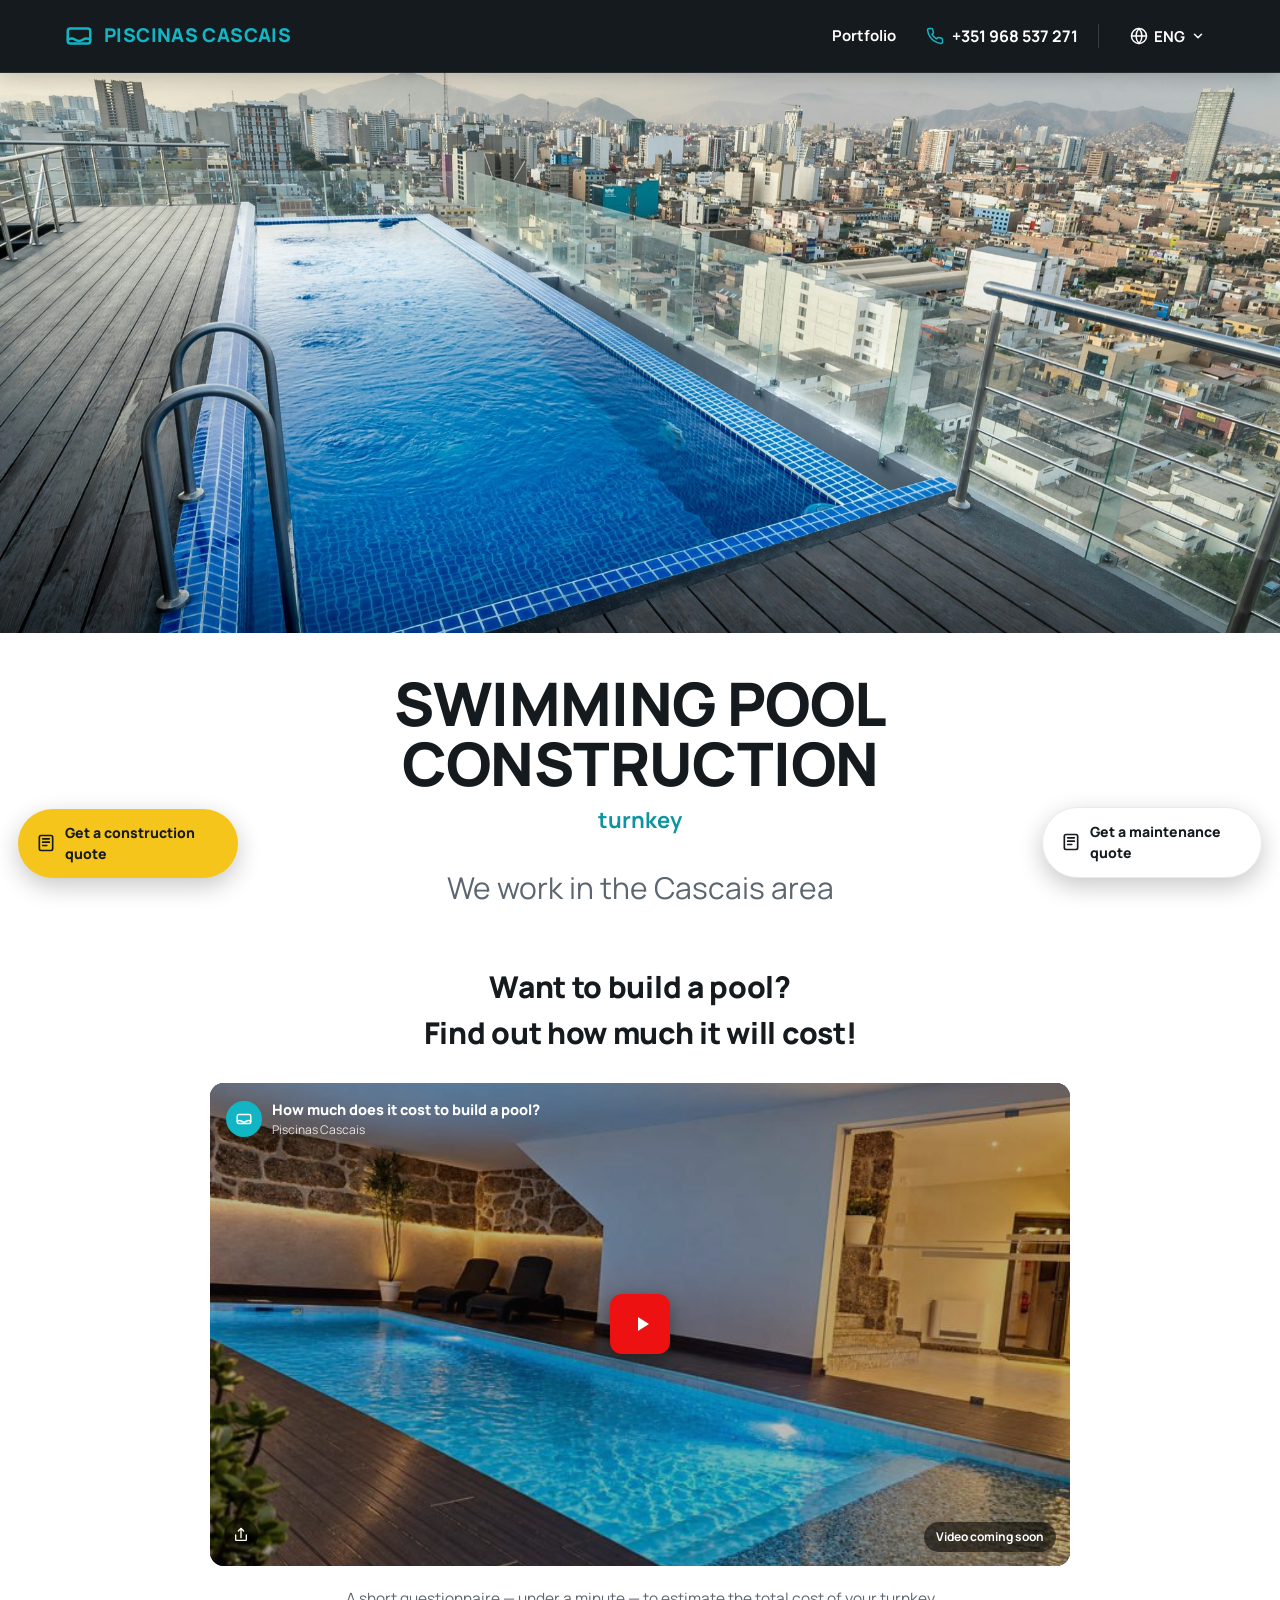
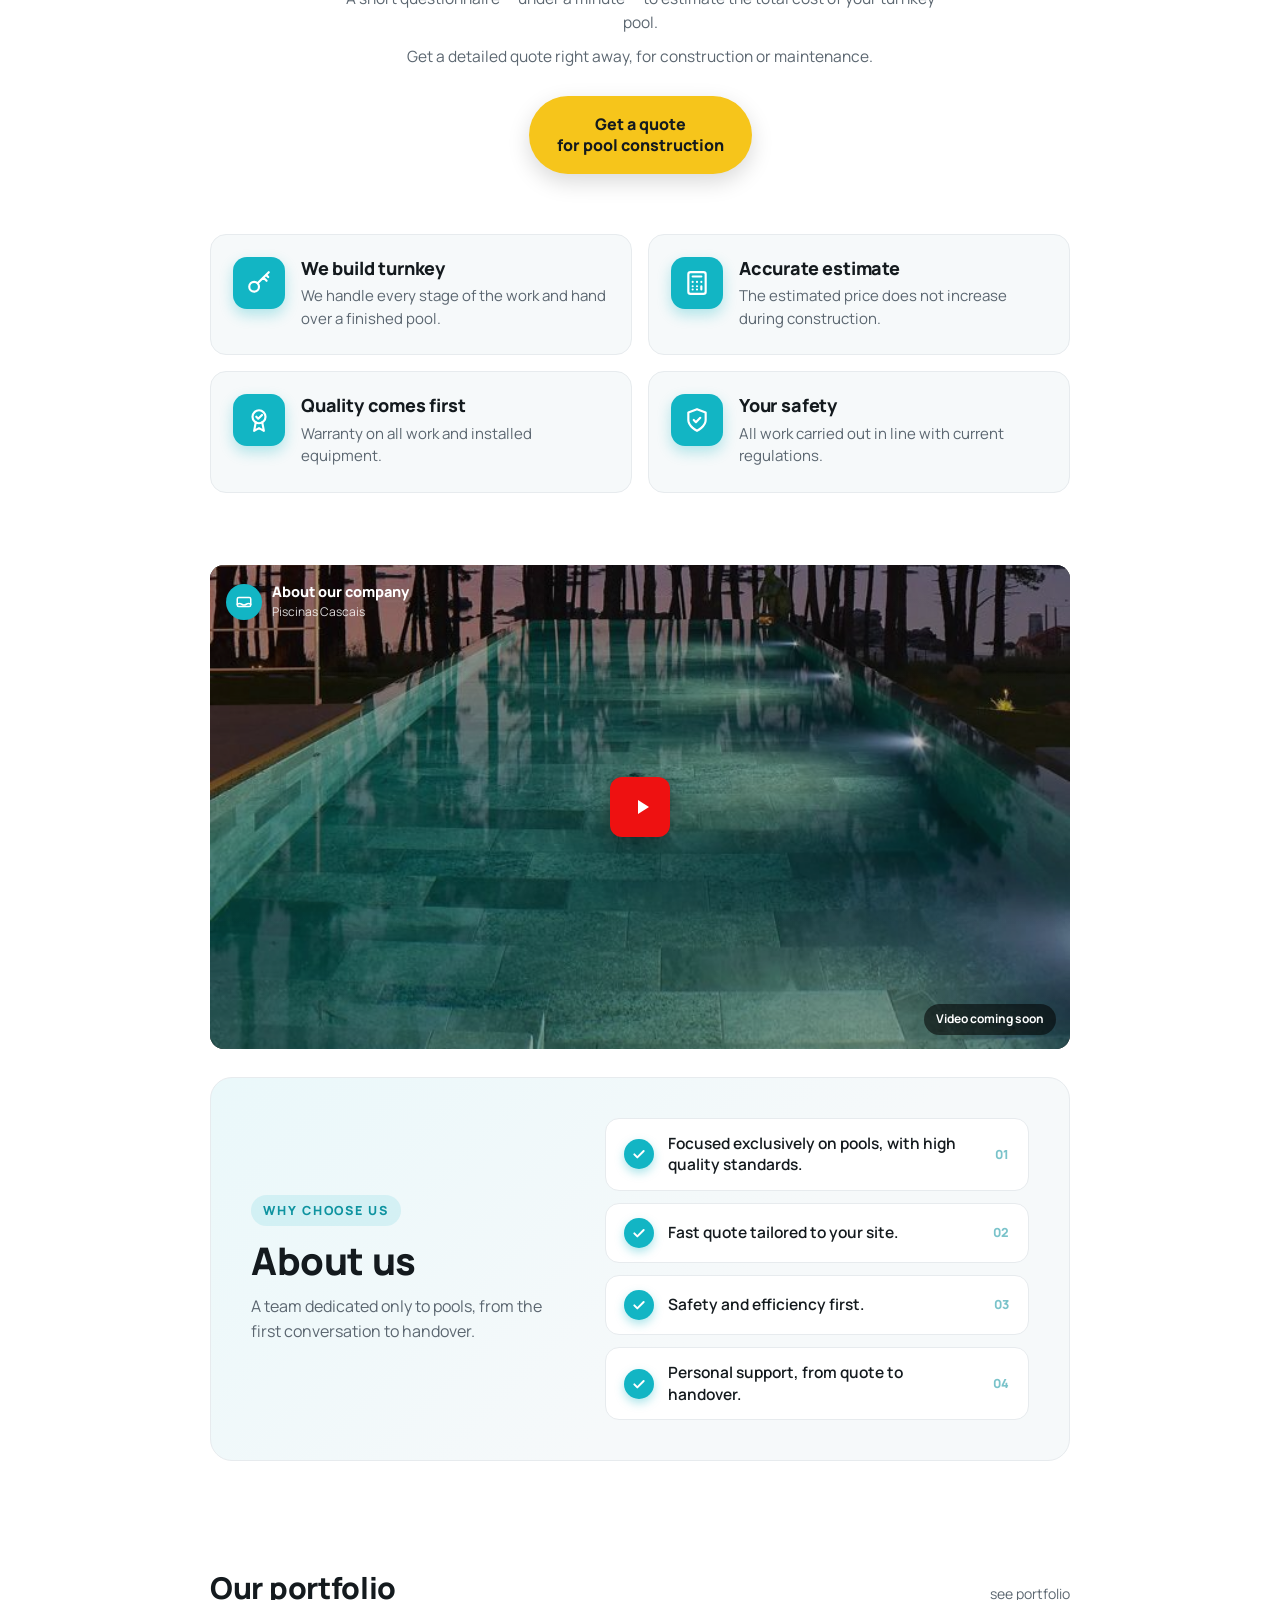
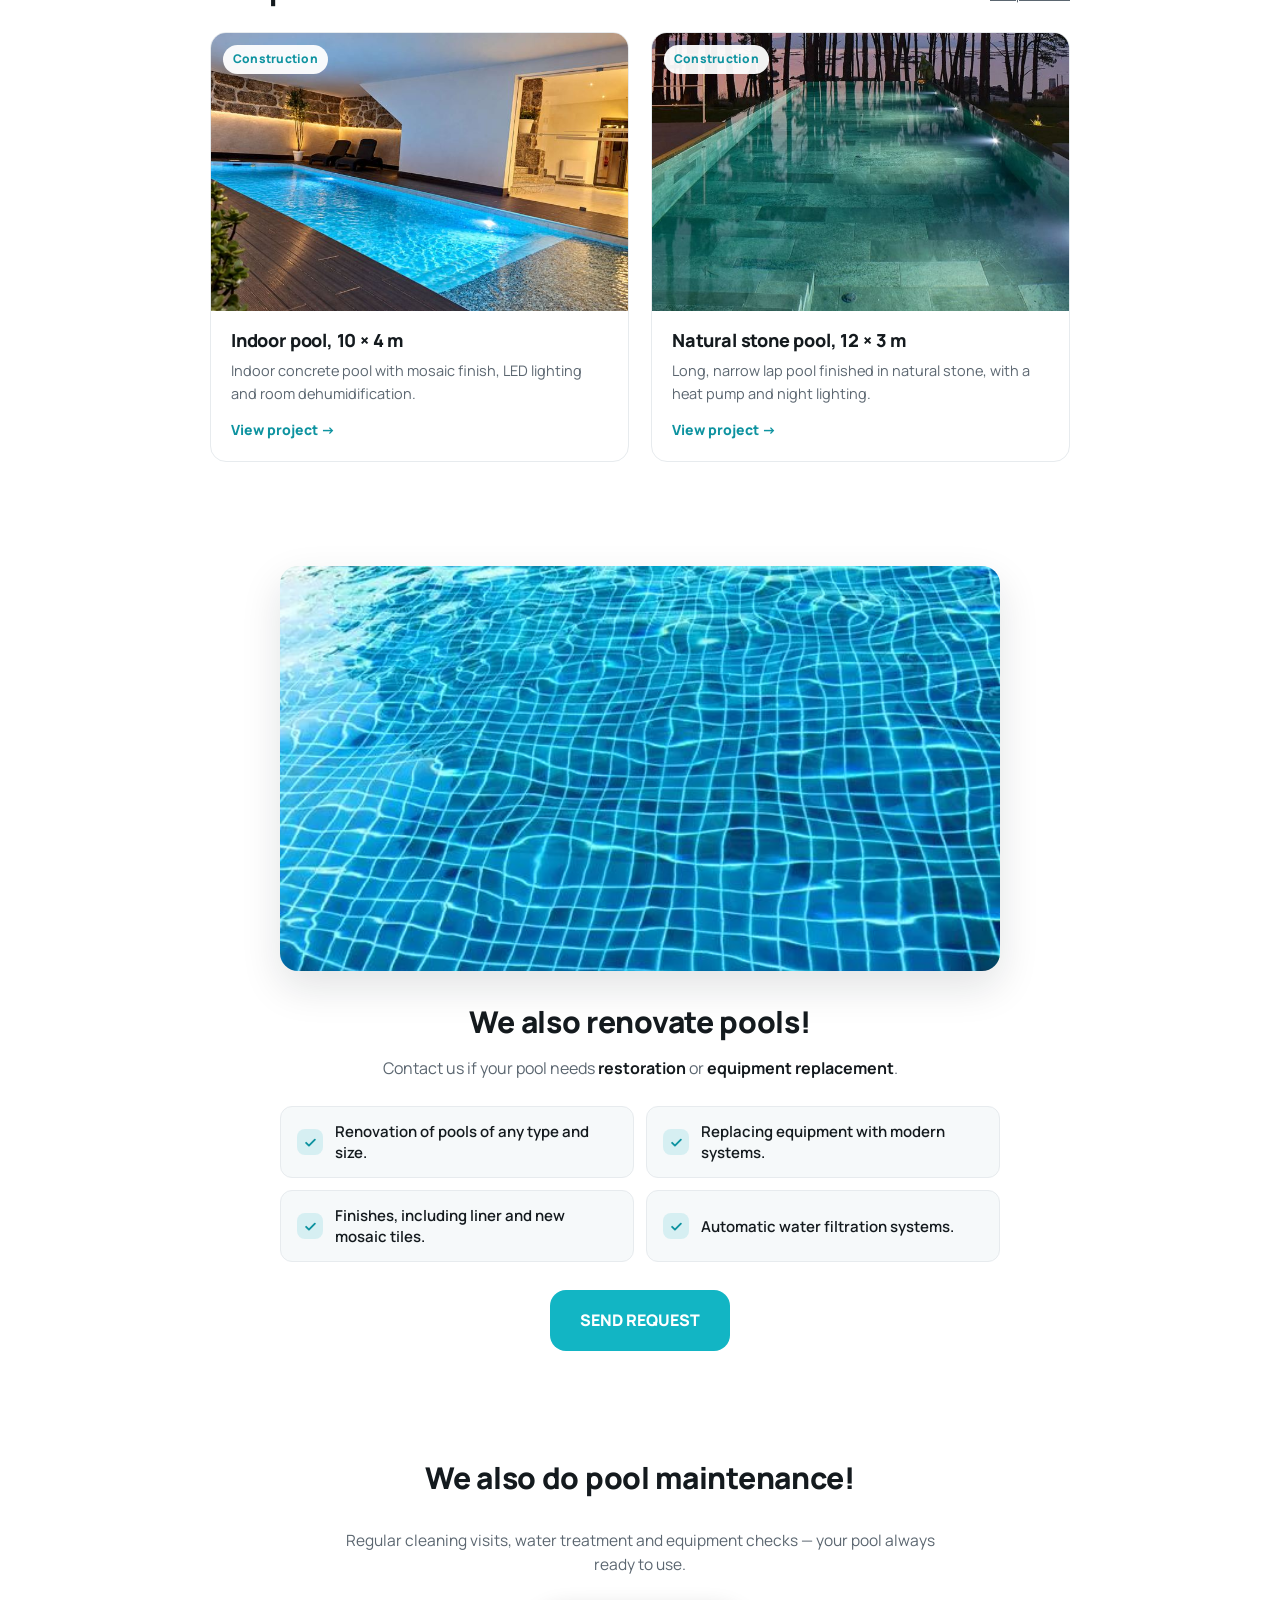
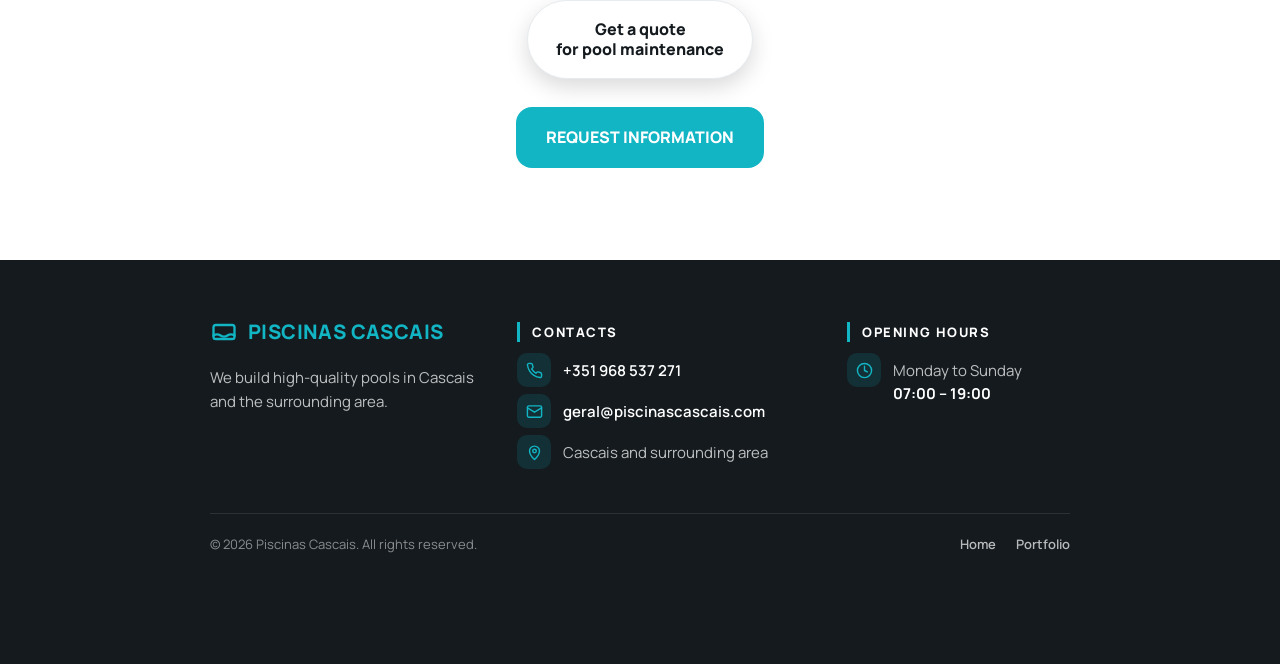
==== commit 09baea33: "Centra a secção Também renovamos piscinas e melhora os pontos da lista Co-Authored-By: Claude Opus 5" ====
--- a/index.html
+++ b/index.html
@@ -161,17 +161,17 @@
     <div class="pgrid" id="home-projects"></div>
   </section>
 
-  <section>
+  <section class="reno">
     <div class="reno-photo"><img src="images/renovacao.jpg" alt="Renovação de piscina"></div>
     <h2 class="reno-title" data-i18n="reno.title">Também renovamos piscinas!</h2>
     <p class="reno-text" data-i18n="reno.text">Contacte-nos se a sua piscina precisar de <b>restauro</b> ou <b>substituição de equipamento</b>.</p>
     <ul class="reno-list">
-      <li data-i18n="reno.1">Renovação de piscinas de qualquer tipo e dimensão.</li>
-      <li data-i18n="reno.2">Substituição de equipamentos por sistemas modernos.</li>
-      <li data-i18n="reno.3">Revestimentos, incluindo tela e novos mosaicos.</li>
-      <li data-i18n="reno.4">Sistemas automáticos de filtragem da água.</li>
+      <li><span class="reno-ic"><svg viewBox="0 0 24 24" fill="none" stroke-width="3" stroke-linecap="round" stroke-linejoin="round"><path d="M5 12.5l4.5 4.5L19 7.5"/></svg></span><span data-i18n="reno.1">Renovação de piscinas de qualquer tipo e dimensão.</span></li>
+      <li><span class="reno-ic"><svg viewBox="0 0 24 24" fill="none" stroke-width="3" stroke-linecap="round" stroke-linejoin="round"><path d="M5 12.5l4.5 4.5L19 7.5"/></svg></span><span data-i18n="reno.2">Substituição de equipamentos por sistemas modernos.</span></li>
+      <li><span class="reno-ic"><svg viewBox="0 0 24 24" fill="none" stroke-width="3" stroke-linecap="round" stroke-linejoin="round"><path d="M5 12.5l4.5 4.5L19 7.5"/></svg></span><span data-i18n="reno.3">Revestimentos, incluindo tela e novos mosaicos.</span></li>
+      <li><span class="reno-ic"><svg viewBox="0 0 24 24" fill="none" stroke-width="3" stroke-linecap="round" stroke-linejoin="round"><path d="M5 12.5l4.5 4.5L19 7.5"/></svg></span><span data-i18n="reno.4">Sistemas automáticos de filtragem da água.</span></li>
     </ul>
-    <div class="cta-row" style="justify-content:flex-start; margin-top:24px">
+    <div class="cta-row" style="margin-top:28px">
       <a class="btn btn-teal" href="orcamento-construcao.html" data-i18n="reno.btn">ENVIAR PEDIDO</a>
     </div>
   </section>
--- a/styles.css
+++ b/styles.css
@@ -89,11 +89,18 @@
 .btn-grey{display:block; width:fit-content; margin:22px auto 0; background:var(--panel); border:1px solid var(--line); color:var(--ink-soft); border-radius:10px; padding:13px 22px; font-weight:700; font-size:14.5px; text-decoration:none}
 
 /* Renovação — image full width above heading, like reference */
-.reno-photo{border-radius:14px; overflow:hidden; margin-bottom:24px}
-.reno-title{font-size:26px; font-weight:800}
-.reno-text{margin-top:10px; font-size:15.5px; color:var(--ink-soft)}
-.reno-list{margin-top:20px; display:flex; flex-direction:column; gap:10px}
-.reno-list li{font-size:15px; color:var(--ink)}
+/* Também renovamos piscinas */
+.reno{text-align:center}
+.reno-photo{max-width:720px; margin:0 auto 28px; border-radius:18px; overflow:hidden; box-shadow:0 16px 40px rgba(20,26,30,.12)}
+.reno-photo img{width:100%; aspect-ratio:16/9; object-fit:cover}
+.reno-title{font-size:clamp(24px,3.4vw,30px); font-weight:800}
+.reno-text{margin:10px auto 0; max-width:560px; font-size:16px; color:var(--ink-soft)}
+.reno-text b{color:var(--ink)}
+.reno-list{list-style:none; padding:0; margin:26px auto 0; max-width:720px; display:grid; grid-template-columns:repeat(2,1fr); gap:12px; text-align:left}
+@media (max-width:640px){ .reno-list{grid-template-columns:1fr} }
+.reno-list li{display:flex; align-items:center; gap:12px; background:var(--panel); border:1px solid var(--line); border-radius:12px; padding:14px 16px; font-size:15px; font-weight:600; color:var(--ink); line-height:1.4}
+.reno-ic{flex:none; width:26px; height:26px; border-radius:8px; background:rgba(18,181,196,.14); display:flex; align-items:center; justify-content:center}
+.reno-ic svg{width:15px; height:15px; stroke:var(--teal-dark)}
 
 /* Rodapé */
 .site-footer{background:var(--ink); color:rgba(255,255,255,.72); padding:56px 0 110px; margin-top:40px}
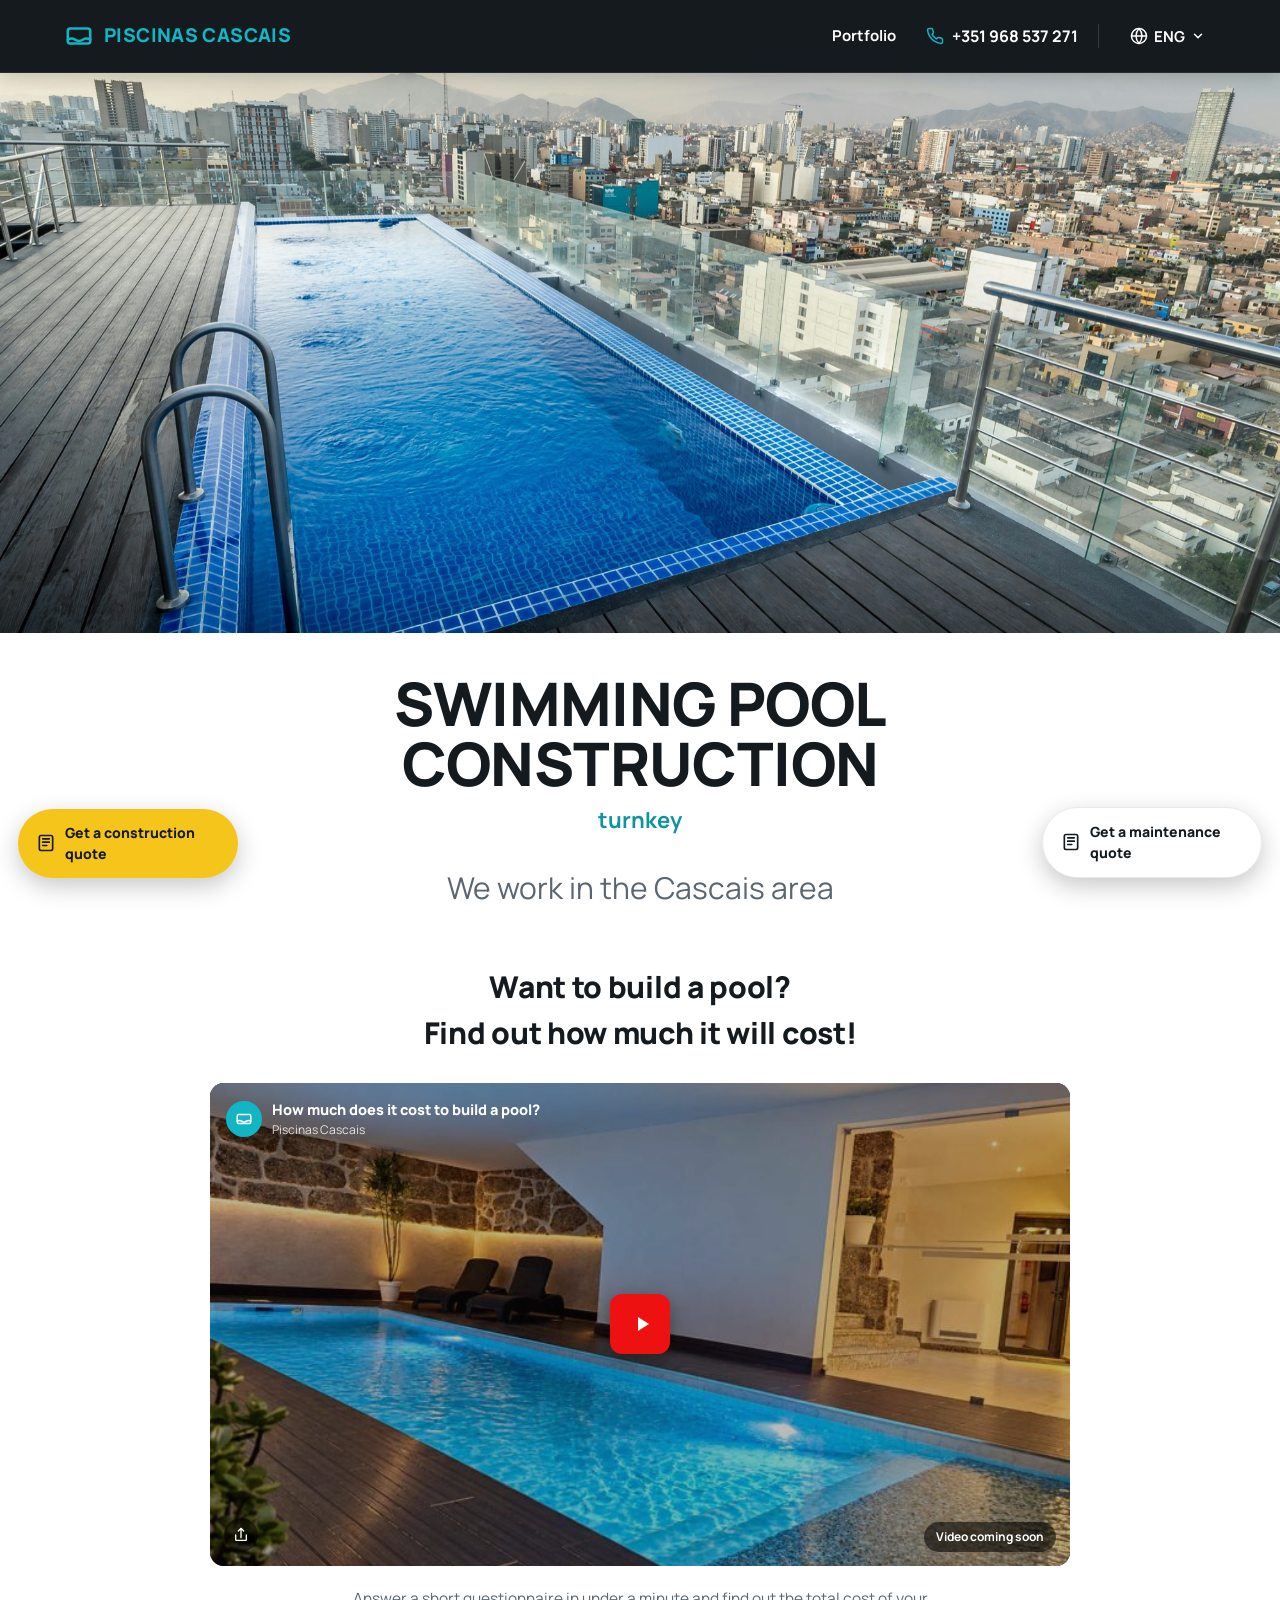
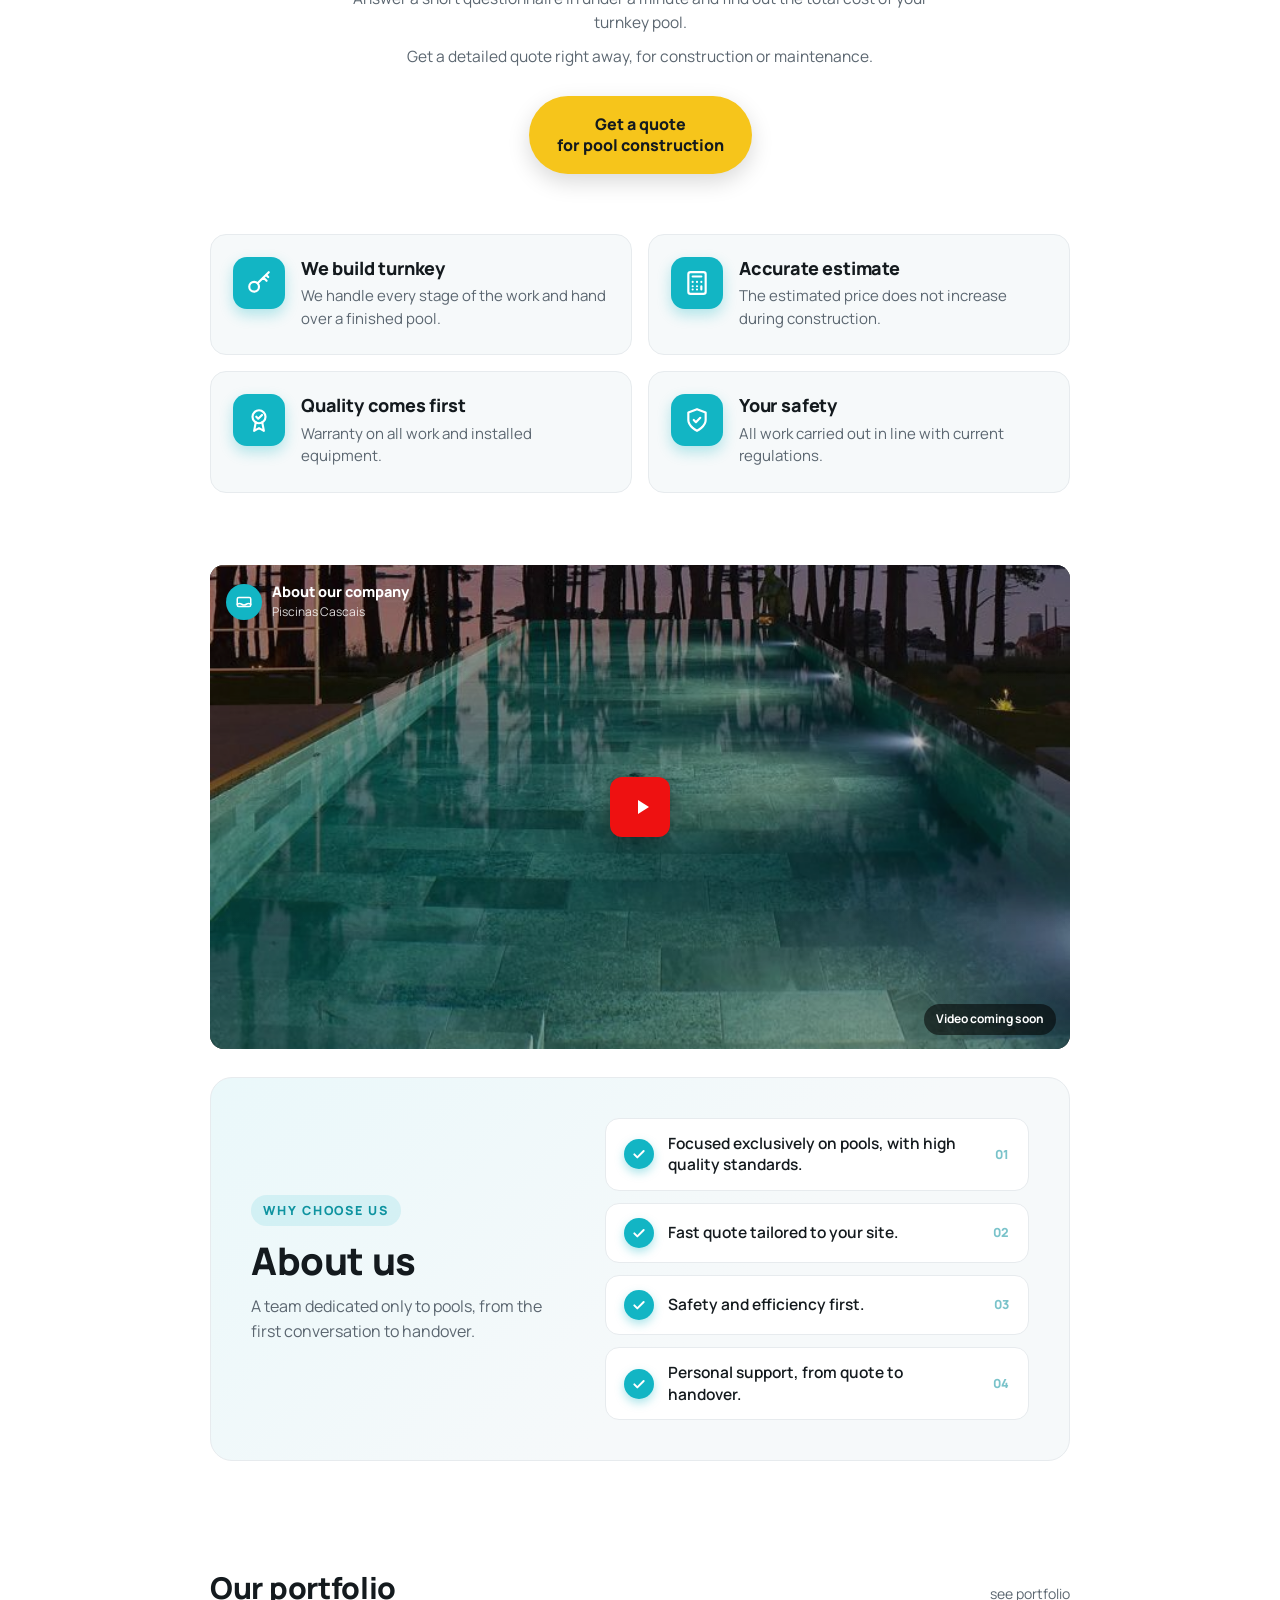
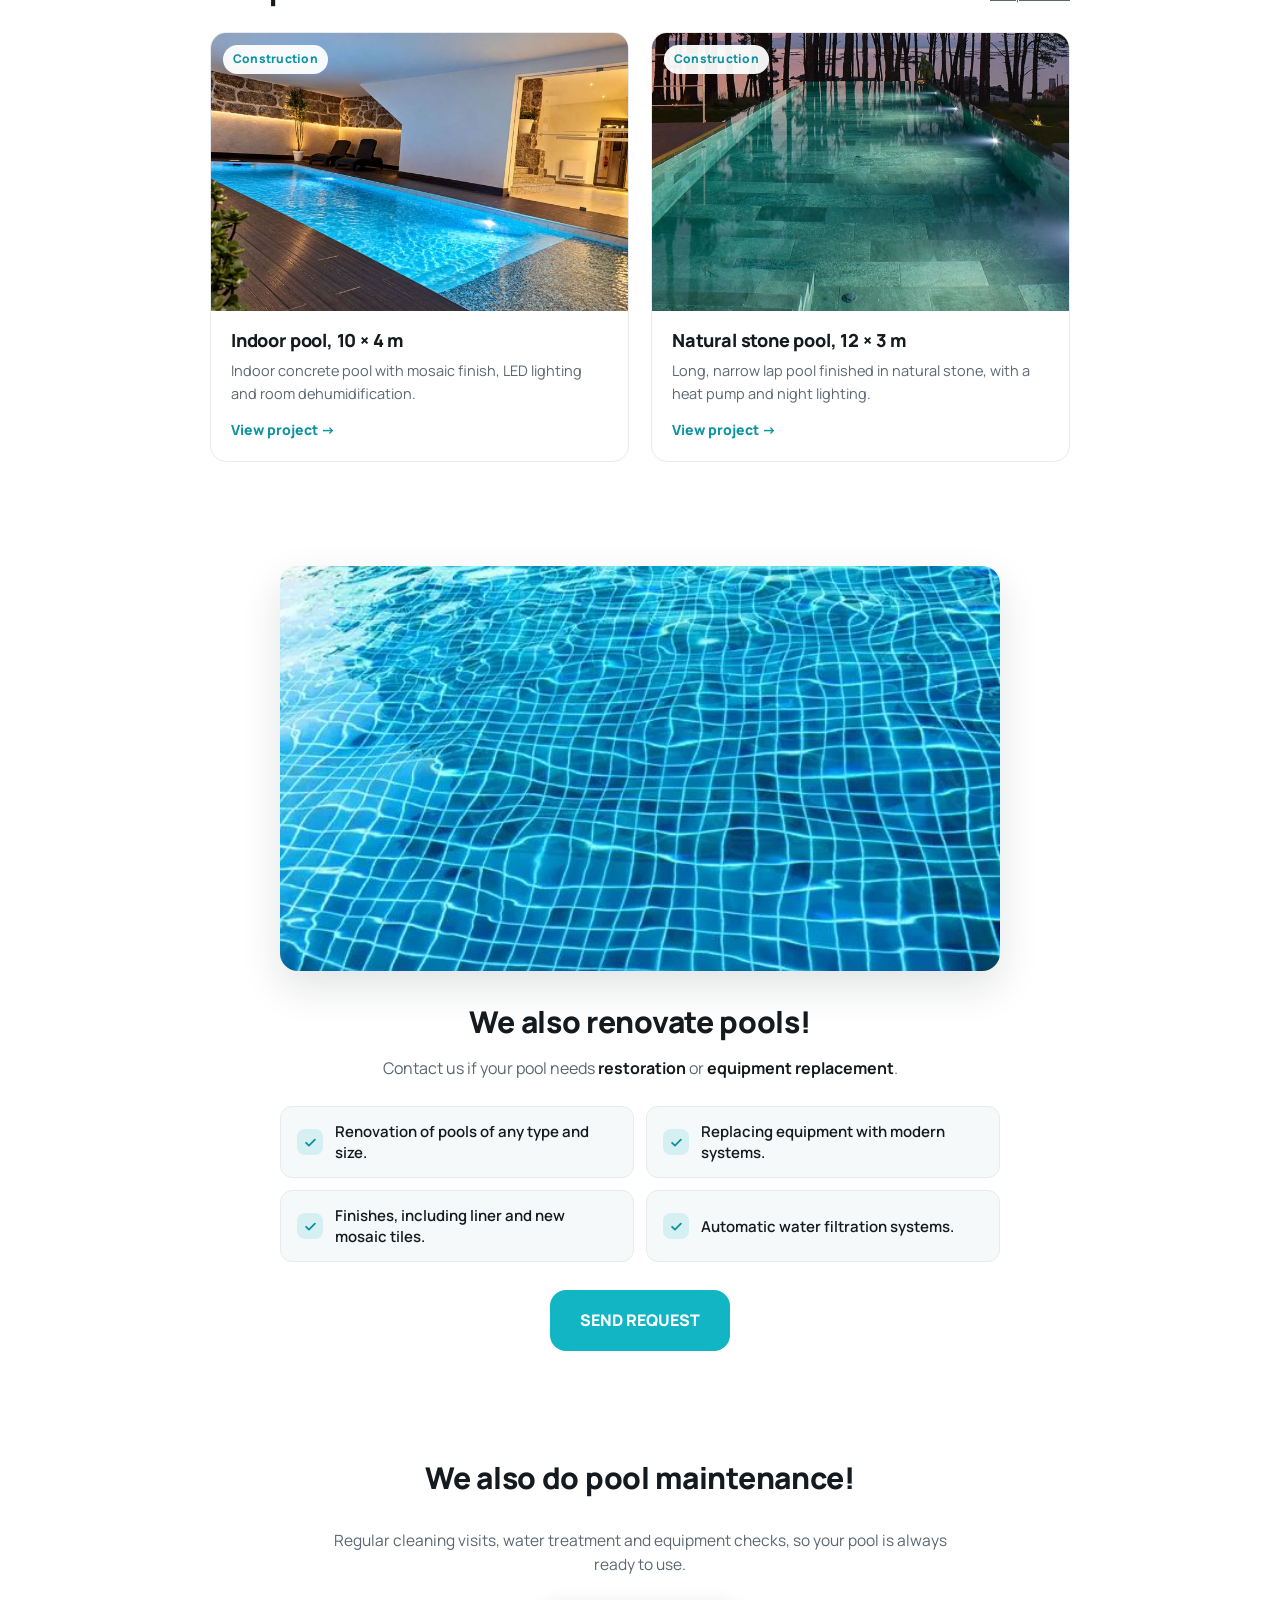
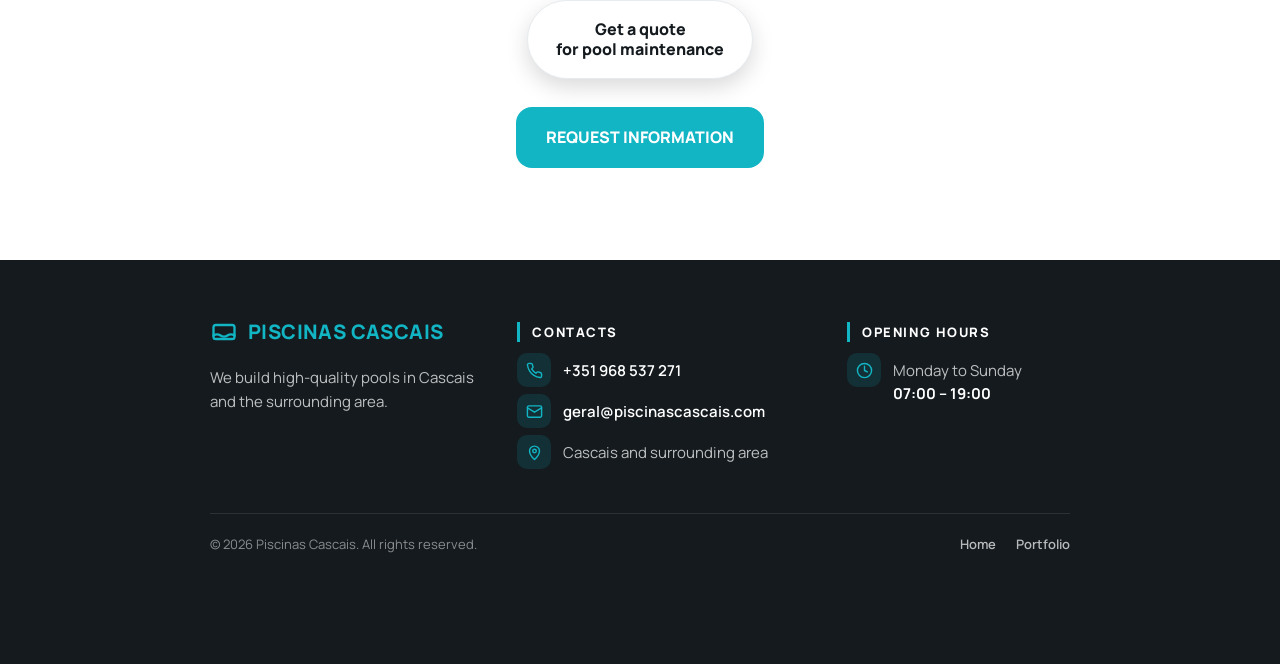
==== commit 223c566d: "Remove travessões (—) de todos os textos do site Co-Authored-By: Claude Opus 5.5 <noreply@anthropic." ====
--- a/index.html
+++ b/index.html
@@ -3,7 +3,7 @@
 <head>
 <meta charset="UTF-8">
 <meta name="viewport" content="width=device-width, initial-scale=1">
-<title>Piscinas Cascais — Construção e Renovação de Piscinas</title>
+<title>Piscinas Cascais | Construção e Renovação de Piscinas</title>
 <link rel="stylesheet" href="styles.css">
 </head>
 <body>
@@ -72,7 +72,7 @@
       <div class="vc-badge" data-i18n="video.soon">Vídeo em breve</div>
     </div>
 
-    <p class="body-text" data-i18n="s1.p1">Um pequeno questionário — menos de um minuto — para estimar o valor total da sua piscina "chave-na-mão".</p>
+    <p class="body-text" data-i18n="s1.p1">Responda a um pequeno questionário, em menos de um minuto, e fique a saber o valor total da sua piscina chave na mão.</p>
     <p class="body-text" style="margin-top:10px" data-i18n="s1.p2">Receba já um orçamento detalhado, para construção ou manutenção.</p>
 
     <div class="inline-cta-row">
@@ -178,7 +178,7 @@
 
   <section>
     <h2 class="section-title" data-i18n="maint.title">Também fazemos manutenção de piscinas!</h2>
-    <p class="body-text" data-i18n="maint.text">Visitas regulares de limpeza, tratamento da água e verificação de equipamentos — a sua piscina sempre pronta a usar.</p>
+    <p class="body-text" data-i18n="maint.text">Visitas regulares de limpeza, tratamento da água e verificação de equipamentos, para ter a sua piscina sempre pronta a usar.</p>
     <div class="inline-cta-row" style="margin-top:24px">
       <a class="inline-cta inline-cta-soon" href="orcamento-manutencao.html" data-i18n="maint.cta">Obtenha um orçamento<br>para manutenção de piscina</a>
     </div>
--- a/styles.css
+++ b/styles.css
@@ -254,14 +254,6 @@
 .pj-specs .row{display:flex; justify-content:space-between; gap:12px; padding:10px 0; border-top:1px solid var(--line); font-size:14.5px}
 .pj-specs dt{color:var(--ink-soft)}
 .pj-specs dd{margin:0; font-weight:700; text-align:right}
-.pj-gallery-head{margin-top:44px; display:flex; align-items:baseline; justify-content:space-between; gap:12px; flex-wrap:wrap}
-.pj-gallery-head h2{font-size:24px; font-weight:800}
-.pj-gallery-head p{font-size:14px; color:var(--ink-soft)}
-.pj-gallery{display:grid; grid-template-columns:repeat(3,1fr); gap:12px; margin-top:16px}
-@media (max-width:640px){ .pj-gallery{grid-template-columns:repeat(2,1fr); gap:8px} }
-.pj-thumb{display:block; border:0; padding:0; border-radius:12px; overflow:hidden; aspect-ratio:4/3; cursor:zoom-in; background:var(--panel)}
-.pj-thumb img{width:100%; height:100%; object-fit:cover; transition:transform .4s, opacity .2s}
-.pj-thumb:hover img{transform:scale(1.06); opacity:.92}
 .pj-cta{margin-top:48px; background:var(--ink); color:#fff; border-radius:18px; padding:32px 28px; display:flex; align-items:center; justify-content:space-between; gap:20px; flex-wrap:wrap}
 .pj-cta h2{color:#fff; font-size:24px}
 .pj-cta p{margin-top:6px; color:rgba(255,255,255,.75)}
